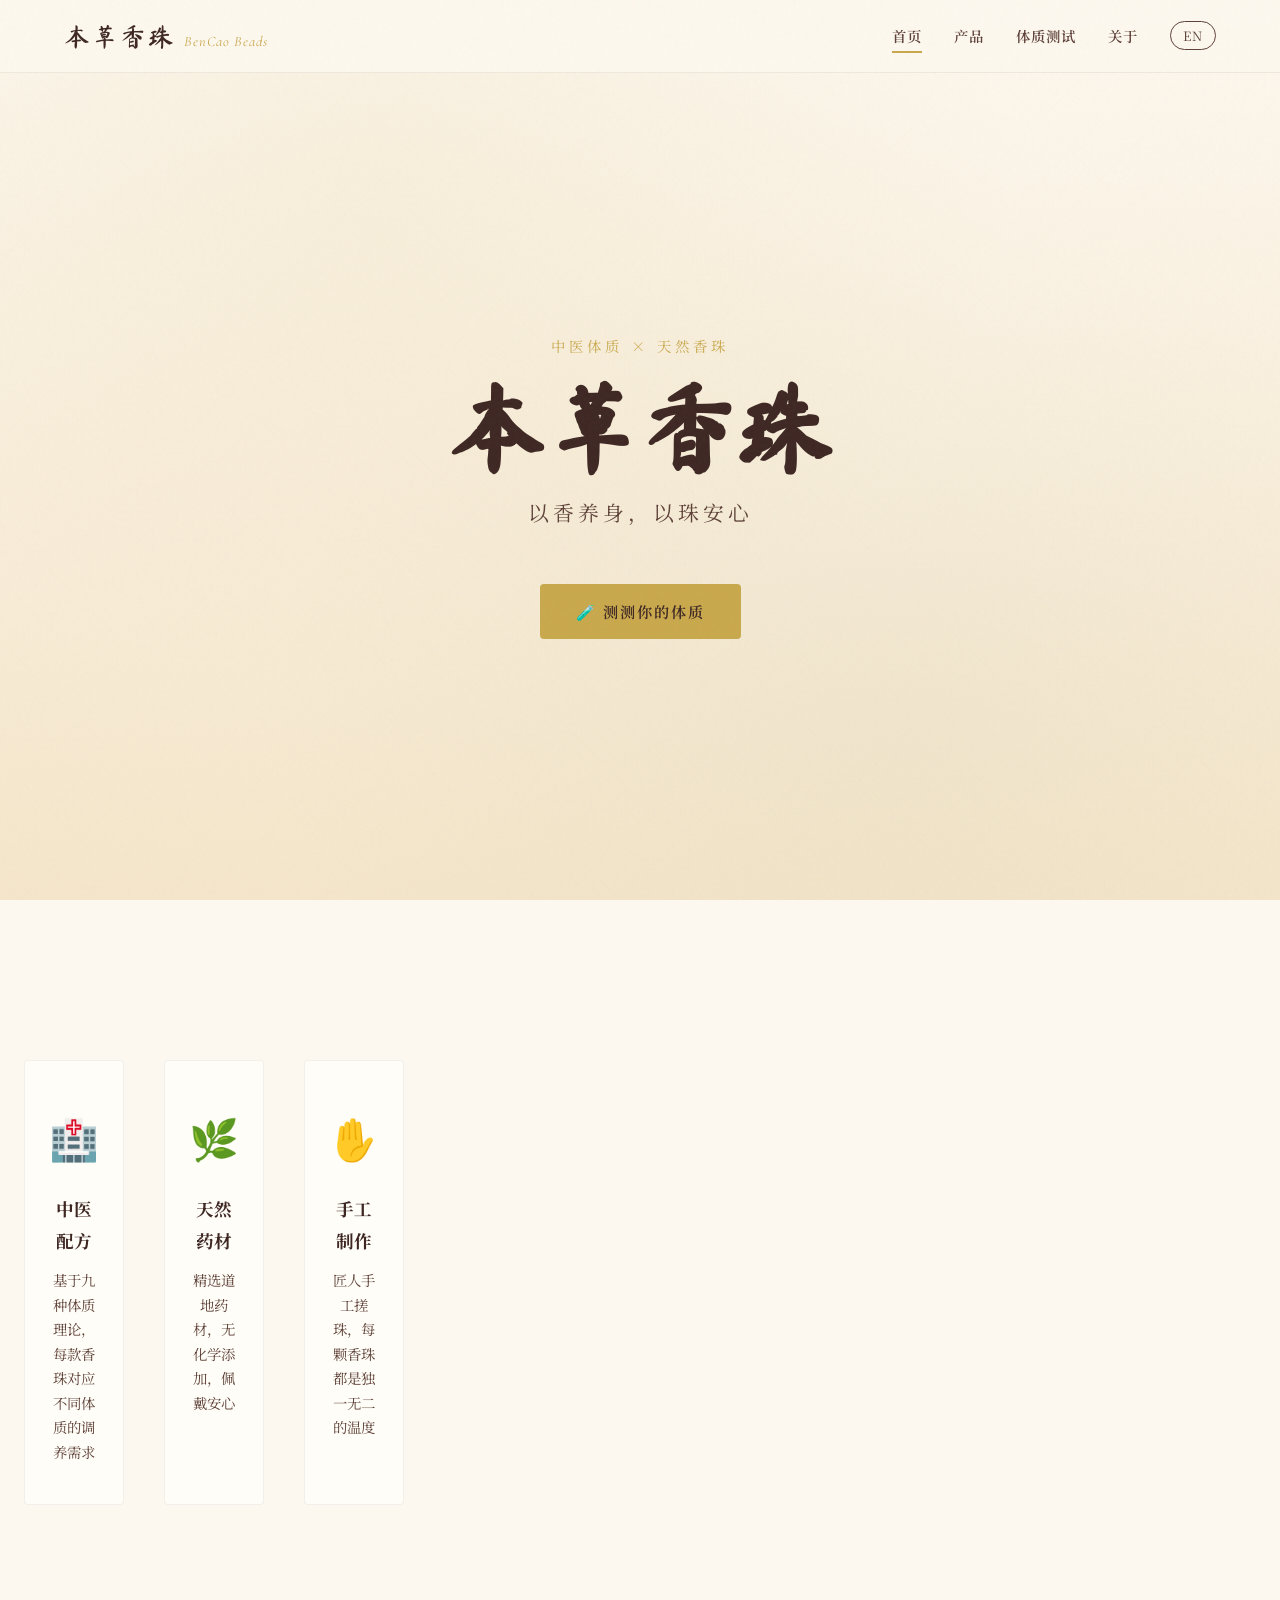
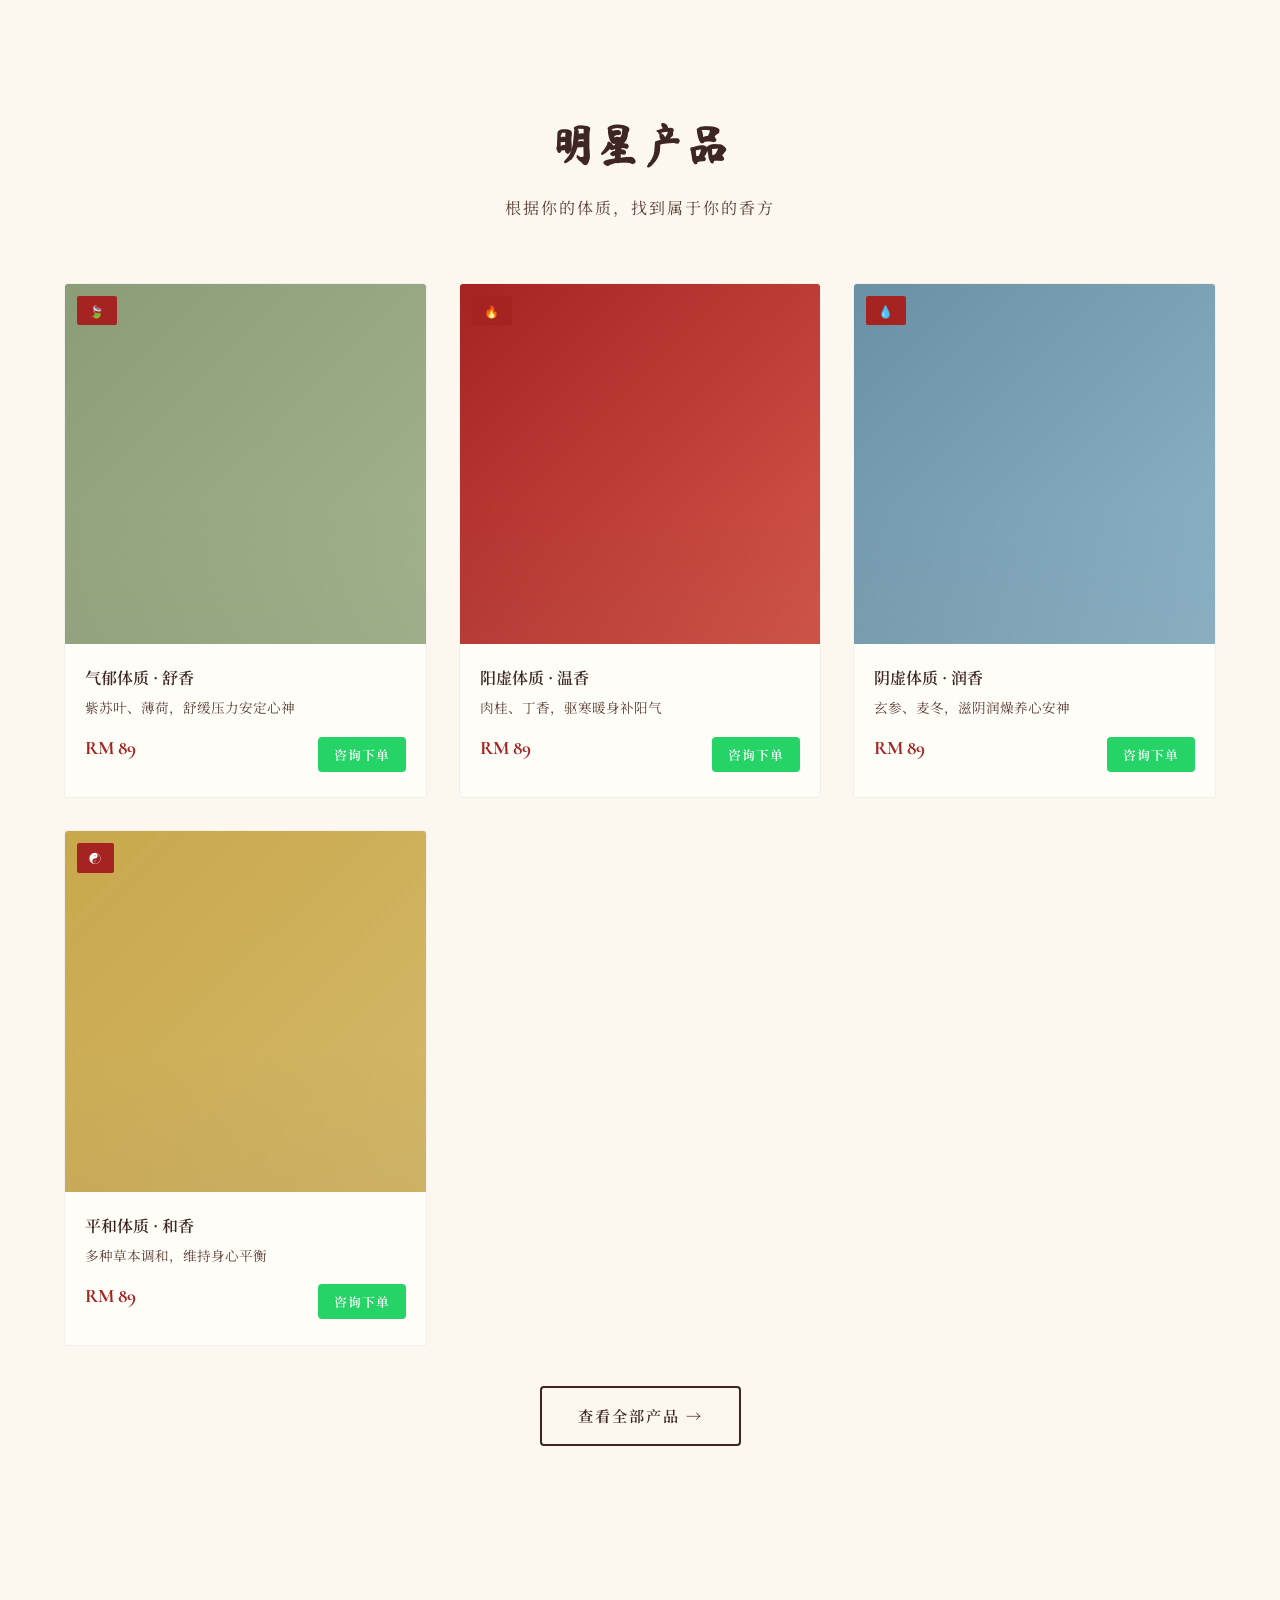
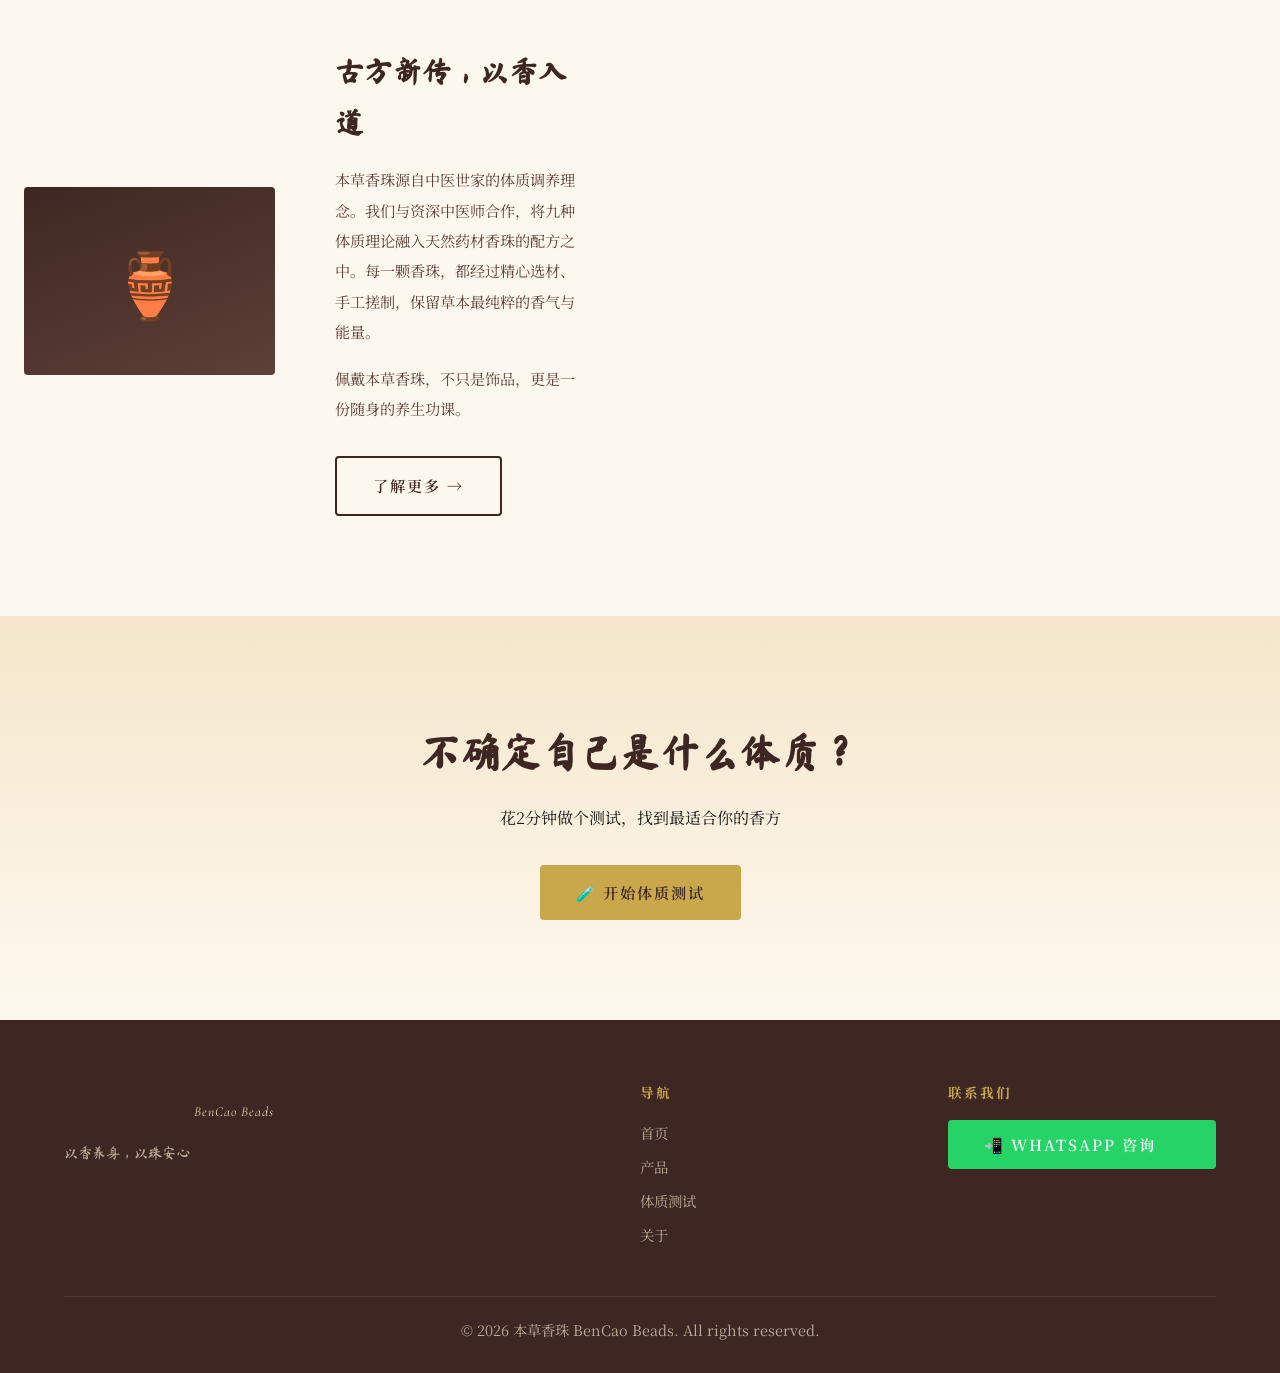
==== index.html @ 6e3483fe "feat: complete website - 4 pages, bilingual, TCM quiz" ====
<!DOCTYPE html>
<html lang="zh-CN">
<head>
  <meta charset="UTF-8">
  <meta name="viewport" content="width=device-width, initial-scale=1.0">
  <title>本草香珠 BenCao Beads — 以香养身，以珠安心</title>
  <meta name="description" content="本草香珠，中医体质配方香珠手串。天然药材，手工制作。Heal with Fragrance, Rest with Beads.">
  <link rel="stylesheet" href="css/style.css">
</head>
<body>

  <!-- Navigation -->
  <nav class="nav">
    <div class="nav-inner">
      <a href="index.html" class="nav-logo">
        <span class="logo-cn">本草香珠</span>
        <span class="logo-en">BenCao Beads</span>
      </a>
      <button class="nav-toggle" aria-label="Menu">
        <span></span><span></span><span></span>
      </button>
      <div class="nav-links">
        <a href="index.html" class="active"><span data-lang="cn">首页</span><span data-lang="en">Home</span></a>
        <a href="products.html"><span data-lang="cn">产品</span><span data-lang="en">Products</span></a>
        <a href="quiz.html"><span data-lang="cn">体质测试</span><span data-lang="en">Quiz</span></a>
        <a href="about.html"><span data-lang="cn">关于</span><span data-lang="en">About</span></a>
        <button class="lang-btn">EN</button>
      </div>
    </div>
  </nav>

  <!-- Hero -->
  <section class="hero">
    <div class="hero-bg"></div>
    <div class="hero-content">
      <p class="hero-sub" data-lang="cn">中医体质 × 天然香珠</p>
      <p class="hero-sub" data-lang="en">TCM Constitution × Natural Fragrant Beads</p>
      <h1 class="hero-title">
        <span data-lang="cn">本草香珠</span>
        <span data-lang="en">BenCao Beads</span>
      </h1>
      <p class="hero-tagline">
        <span data-lang="cn">以香养身，以珠安心</span>
        <span data-lang="en">Heal with Fragrance, Rest with Beads</span>
      </p>
      <a href="quiz.html" class="btn btn-gold hero-cta">
        <span data-lang="cn">🧪 测测你的体质</span>
        <span data-lang="en">🧪 Find Your Constitution</span>
      </a>
    </div>
  </section>

  <!-- Value Props -->
  <section class="section values reveal">
    <div class="container">
      <div class="values-grid">
        <div class="value-card">
          <div class="value-icon">🏥</div>
          <h3><span data-lang="cn">中医配方</span><span data-lang="en">TCM Formula</span></h3>
          <p><span data-lang="cn">基于九种体质理论，每款香珠对应不同体质的调养需求</span><span data-lang="en">Based on 9 constitution types, each bracelet targets specific body needs</span></p>
        </div>
        <div class="value-card">
          <div class="value-icon">🌿</div>
          <h3><span data-lang="cn">天然药材</span><span data-lang="en">Natural Herbs</span></h3>
          <p><span data-lang="cn">精选道地药材，无化学添加，佩戴安心</span><span data-lang="en">Premium authentic herbs, no chemicals, safe to wear daily</span></p>
        </div>
        <div class="value-card">
          <div class="value-icon">✋</div>
          <h3><span data-lang="cn">手工制作</span><span data-lang="en">Handcrafted</span></h3>
          <p><span data-lang="cn">匠人手工搓珠，每颗香珠都是独一无二的温度</span><span data-lang="en">Artisan hand-rolled beads, each one unique with warmth</span></p>
        </div>
      </div>
    </div>
  </section>

  <!-- Featured Products -->
  <section class="section featured reveal">
    <div class="container">
      <div class="section-header">
        <h2><span data-lang="cn">明星产品</span><span data-lang="en">Featured Products</span></h2>
        <p class="section-sub"><span data-lang="cn">根据你的体质，找到属于你的香方</span><span data-lang="en">Find the perfect scent formula for your constitution</span></p>
      </div>
      <div class="products-grid">

        <div class="product-card">
          <div class="product-img" style="background: linear-gradient(135deg, var(--sage) 0%, var(--sage-light) 100%);">
            <span class="product-badge">🍃</span>
          </div>
          <div class="product-info">
            <h3><span data-lang="cn">气郁体质 · 舒香</span><span data-lang="en">Qi Stagnation · Soothing</span></h3>
            <p class="product-desc"><span data-lang="cn">紫苏叶、薄荷，舒缓压力安定心神</span><span data-lang="en">Perilla & mint to relieve stress</span></p>
            <div class="product-bottom">
              <span class="product-price">RM 89</span>
              <button class="btn btn-sm btn-whatsapp" onclick="openWhatsApp('气郁体质 舒香手串')">
                <span data-lang="cn">咨询下单</span><span data-lang="en">Order</span>
              </button>
            </div>
          </div>
        </div>

        <div class="product-card">
          <div class="product-img" style="background: linear-gradient(135deg, var(--cinnabar) 0%, #D4564A 100%);">
            <span class="product-badge">🔥</span>
          </div>
          <div class="product-info">
            <h3><span data-lang="cn">阳虚体质 · 温香</span><span data-lang="en">Yang Deficiency · Warming</span></h3>
            <p class="product-desc"><span data-lang="cn">肉桂、丁香，驱寒暖身补阳气</span><span data-lang="en">Cinnamon & clove to warm the body</span></p>
            <div class="product-bottom">
              <span class="product-price">RM 89</span>
              <button class="btn btn-sm btn-whatsapp" onclick="openWhatsApp('阳虚体质 温香手串')">
                <span data-lang="cn">咨询下单</span><span data-lang="en">Order</span>
              </button>
            </div>
          </div>
        </div>

        <div class="product-card">
          <div class="product-img" style="background: linear-gradient(135deg, #6B8FA3 0%, #8FB5C9 100%);">
            <span class="product-badge">💧</span>
          </div>
          <div class="product-info">
            <h3><span data-lang="cn">阴虚体质 · 润香</span><span data-lang="en">Yin Deficiency · Nourishing</span></h3>
            <p class="product-desc"><span data-lang="cn">玄参、麦冬，滋阴润燥养心安神</span><span data-lang="en">Scrophularia & ophiopogon to nourish yin</span></p>
            <div class="product-bottom">
              <span class="product-price">RM 89</span>
              <button class="btn btn-sm btn-whatsapp" onclick="openWhatsApp('阴虚体质 润香手串')">
                <span data-lang="cn">咨询下单</span><span data-lang="en">Order</span>
              </button>
            </div>
          </div>
        </div>

        <div class="product-card">
          <div class="product-img" style="background: linear-gradient(135deg, var(--gold) 0%, var(--gold-light) 100%);">
            <span class="product-badge">☯️</span>
          </div>
          <div class="product-info">
            <h3><span data-lang="cn">平和体质 · 和香</span><span data-lang="en">Balanced · Harmony</span></h3>
            <p class="product-desc"><span data-lang="cn">多种草本调和，维持身心平衡</span><span data-lang="en">Blended herbs for mind-body balance</span></p>
            <div class="product-bottom">
              <span class="product-price">RM 89</span>
              <button class="btn btn-sm btn-whatsapp" onclick="openWhatsApp('平和体质 和香手串')">
                <span data-lang="cn">咨询下单</span><span data-lang="en">Order</span>
              </button>
            </div>
          </div>
        </div>

      </div>
      <div style="text-align:center;margin-top:40px;">
        <a href="products.html" class="btn btn-outline">
          <span data-lang="cn">查看全部产品 →</span><span data-lang="en">View All Products →</span>
        </a>
      </div>
    </div>
  </section>

  <!-- Brand Story -->
  <section class="section story reveal">
    <div class="container">
      <div class="story-grid">
        <div class="story-visual">
          <div class="story-img-placeholder" style="background: linear-gradient(160deg, var(--walnut) 0%, var(--walnut-light) 100%); border-radius: var(--radius); aspect-ratio: 4/3; display:flex; align-items:center; justify-content:center;">
            <span style="font-size:4rem;">🏺</span>
          </div>
        </div>
        <div class="story-text">
          <h2><span data-lang="cn">古方新传，以香入道</span><span data-lang="en">Ancient Wisdom, Modern Craft</span></h2>
          <p><span data-lang="cn">本草香珠源自中医世家的体质调养理念。我们与资深中医师合作，将九种体质理论融入天然药材香珠的配方之中。每一颗香珠，都经过精心选材、手工搓制，保留草本最纯粹的香气与能量。</span><span data-lang="en">BenCao Beads originates from a TCM family's philosophy of constitutional wellness. We collaborate with senior TCM practitioners to infuse the theory of nine body constitutions into our natural herbal bead formulas. Each bead is carefully selected and hand-rolled, preserving the purest herbal fragrance and energy.</span></p>
          <p><span data-lang="cn">佩戴本草香珠，不只是饰品，更是一份随身的养生功课。</span><span data-lang="en">Wearing BenCao Beads isn't just about accessories — it's a daily wellness practice you carry with you.</span></p>
          <a href="about.html" class="btn btn-outline" style="margin-top:16px;">
            <span data-lang="cn">了解更多 →</span><span data-lang="en">Learn More →</span>
          </a>
        </div>
      </div>
    </div>
  </section>

  <!-- CTA -->
  <section class="section cta-section reveal">
    <div class="container" style="text-align:center;">
      <h2><span data-lang="cn">不确定自己是什么体质？</span><span data-lang="en">Not Sure About Your Constitution?</span></h2>
      <p style="margin:16px 0 32px;"><span data-lang="cn">花2分钟做个测试，找到最适合你的香方</span><span data-lang="en">Take a 2-minute quiz to find your perfect scent formula</span></p>
      <a href="quiz.html" class="btn btn-gold">
        <span data-lang="cn">🧪 开始体质测试</span><span data-lang="en">🧪 Start the Quiz</span>
      </a>
    </div>
  </section>

  <!-- Footer -->
  <footer class="footer">
    <div class="container">
      <div class="footer-grid">
        <div class="footer-brand">
          <div class="footer-logo">
            <span class="logo-cn">本草香珠</span>
            <span class="logo-en">BenCao Beads</span>
          </div>
          <p class="footer-tagline"><span data-lang="cn">以香养身，以珠安心</span><span data-lang="en">Heal with Fragrance, Rest with Beads</span></p>
        </div>
        <div class="footer-links">
          <h4><span data-lang="cn">导航</span><span data-lang="en">Navigate</span></h4>
          <a href="index.html"><span data-lang="cn">首页</span><span data-lang="en">Home</span></a>
          <a href="products.html"><span data-lang="cn">产品</span><span data-lang="en">Products</span></a>
          <a href="quiz.html"><span data-lang="cn">体质测试</span><span data-lang="en">Quiz</span></a>
          <a href="about.html"><span data-lang="cn">关于</span><span data-lang="en">About</span></a>
        </div>
        <div class="footer-contact">
          <h4><span data-lang="cn">联系我们</span><span data-lang="en">Contact Us</span></h4>
          <button class="btn btn-whatsapp" onclick="openWhatsApp()">
            <span data-lang="cn">📲 WhatsApp 咨询</span><span data-lang="en">📲 WhatsApp Us</span>
          </button>
        </div>
      </div>
      <div class="footer-bottom">
        <p>© 2026 本草香珠 BenCao Beads. All rights reserved.</p>
      </div>
    </div>
  </footer>

  <script src="js/i18n.js"></script>
  <script src="js/main.js"></script>
</body>
</html>
---- css/style.css ----
/* ===== BenCao Beads — Eastern Apothecary Luxury ===== */
@import url('https://fonts.googleapis.com/css2?family=Cormorant+Garamond:ital,wght@0,400;0,600;0,700;1,400&family=Noto+Serif+SC:wght@400;600;700&family=Ma+Shan+Zheng&display=swap');

:root {
  --walnut: #3E2723;
  --walnut-light: #5D4037;
  --parchment: #F5E6CA;
  --parchment-dark: #E8D5B0;
  --gold: #C9A84C;
  --gold-light: #D4B96A;
  --sage: #8B9D77;
  --sage-light: #A3B58F;
  --cinnabar: #A52422;
  --cinnabar-light: #C03030;
  --ink: #1A1A1A;
  --ink-light: #333;
  --cream: #FDF8EF;
  --white: #FFFDF7;

  --font-cn: 'Noto Serif SC', 'Songti SC', serif;
  --font-en: 'Cormorant Garamond', 'Georgia', serif;
  --font-brush: 'Ma Shan Zheng', cursive;

  --container: 1200px;
  --radius: 4px;
  --shadow: 0 2px 20px rgba(62,39,35,0.08);
  --shadow-lg: 0 8px 40px rgba(62,39,35,0.12);
  --transition: 0.3s cubic-bezier(0.4, 0, 0.2, 1);
}

/* ===== Reset ===== */
*, *::before, *::after { box-sizing: border-box; margin: 0; padding: 0; }
html { scroll-behavior: smooth; font-size: 16px; }
body {
  font-family: var(--font-cn);
  color: var(--ink);
  background: var(--cream);
  line-height: 1.8;
  overflow-x: hidden;
  -webkit-font-smoothing: antialiased;
}
img { max-width: 100%; height: auto; display: block; }
a { color: var(--walnut); text-decoration: none; transition: color var(--transition); }
a:hover { color: var(--gold); }
button { cursor: pointer; font-family: inherit; }

/* ===== Texture Overlay ===== */
body::before {
  content: '';
  position: fixed;
  inset: 0;
  background: url("data:image/svg+xml,%3Csvg viewBox='0 0 256 256' xmlns='http://www.w3.org/2000/svg'%3E%3Cfilter id='n'%3E%3CfeTurbulence type='fractalNoise' baseFrequency='0.9' numOctaves='4' stitchTiles='stitch'/%3E%3C/filter%3E%3Crect width='100%25' height='100%25' filter='url(%23n)' opacity='0.03'/%3E%3C/svg%3E");
  pointer-events: none;
  z-index: 9999;
}

/* ===== Container ===== */
.container { max-width: var(--container); margin: 0 auto; padding: 0 24px; }

/* ===== Language Toggle ===== */
[data-lang="en"] { display: none; }
body.lang-en [data-lang="cn"] { display: none; }
body.lang-en [data-lang="en"] { display: inline; }
body.lang-en [data-lang-block="cn"] { display: none; }
body.lang-en [data-lang-block="en"] { display: block; }
[data-lang-block="en"] { display: none; }
[data-lang-block="cn"] { display: block; }

/* ===== Navigation ===== */
.nav {
  position: fixed;
  top: 0;
  left: 0;
  right: 0;
  z-index: 1000;
  background: rgba(253, 248, 239, 0.95);
  backdrop-filter: blur(12px);
  border-bottom: 1px solid rgba(62,39,35,0.08);
  transition: all var(--transition);
}
.nav.scrolled {
  background: rgba(253, 248, 239, 0.98);
  box-shadow: 0 2px 20px rgba(62,39,35,0.06);
}
.nav-inner {
  display: flex;
  align-items: center;
  justify-content: space-between;
  height: 72px;
  max-width: var(--container);
  margin: 0 auto;
  padding: 0 24px;
}
.nav-brand {
  font-family: var(--font-brush);
  font-size: 1.6rem;
  color: var(--walnut);
  letter-spacing: 2px;
}
.nav-brand span { color: var(--gold); }
.nav-links { display: flex; gap: 32px; align-items: center; }
.nav-links a {
  font-size: 0.9rem;
  font-weight: 600;
  color: var(--walnut-light);
  letter-spacing: 1px;
  position: relative;
  padding: 4px 0;
}
.nav-links a::after {
  content: '';
  position: absolute;
  bottom: 0;
  left: 0;
  width: 0;
  height: 2px;
  background: var(--gold);
  transition: width var(--transition);
}
.nav-links a:hover::after,
.nav-links a.active::after { width: 100%; }
.nav-links a:hover { color: var(--walnut); }

.lang-btn {
  background: none;
  border: 1px solid var(--walnut-light);
  padding: 4px 12px;
  font-size: 0.8rem;
  color: var(--walnut-light);
  border-radius: 20px;
  transition: all var(--transition);
  letter-spacing: 1px;
}
.lang-btn:hover {
  background: var(--walnut);
  color: var(--parchment);
  border-color: var(--walnut);
}

/* Mobile menu */
.nav-toggle {
  display: none;
  background: none;
  border: none;
  width: 28px;
  height: 20px;
  position: relative;
  z-index: 1001;
}
.nav-toggle span {
  display: block;
  width: 100%;
  height: 2px;
  background: var(--walnut);
  position: absolute;
  left: 0;
  transition: all var(--transition);
}
.nav-toggle span:nth-child(1) { top: 0; }
.nav-toggle span:nth-child(2) { top: 9px; }
.nav-toggle span:nth-child(3) { top: 18px; }
.nav-toggle.open span:nth-child(1) { top: 9px; transform: rotate(45deg); }
.nav-toggle.open span:nth-child(2) { opacity: 0; }
.nav-toggle.open span:nth-child(3) { top: 9px; transform: rotate(-45deg); }

@media (max-width: 768px) {
  .nav-toggle { display: block; }
  .nav-links {
    position: fixed;
    top: 0;
    right: -100%;
    width: 280px;
    height: 100vh;
    background: var(--cream);
    flex-direction: column;
    justify-content: center;
    gap: 24px;
    padding: 40px;
    transition: right var(--transition);
    box-shadow: -4px 0 30px rgba(0,0,0,0.1);
  }
  .nav-links.open { right: 0; }
  .nav-links a { font-size: 1.1rem; }
}

/* ===== Hero ===== */
.hero {
  min-height: 100vh;
  display: flex;
  align-items: center;
  justify-content: center;
  text-align: center;
  position: relative;
  background:
    radial-gradient(ellipse at 30% 20%, rgba(201,168,76,0.08) 0%, transparent 50%),
    radial-gradient(ellipse at 70% 80%, rgba(139,157,119,0.06) 0%, transparent 50%),
    linear-gradient(180deg, var(--cream) 0%, var(--parchment) 100%);
  overflow: hidden;
  padding-top: 72px;
}
.hero::before {
  content: '';
  position: absolute;
  top: -50%;
  left: -50%;
  width: 200%;
  height: 200%;
  background: url("data:image/svg+xml,%3Csvg width='60' height='60' viewBox='0 0 60 60' xmlns='http://www.w3.org/2000/svg'%3E%3Cpath d='M30 0L60 30L30 60L0 30z' fill='none' stroke='%23C9A84C' stroke-width='0.3' opacity='0.06'/%3E%3C/svg%3E");
  animation: float 60s linear infinite;
}
@keyframes float {
  0% { transform: translate(0, 0) rotate(0deg); }
  100% { transform: translate(-30px, -30px) rotate(3deg); }
}
.hero-content {
  position: relative;
  z-index: 1;
  padding: 40px 24px;
}
.hero-brand {
  font-family: var(--font-brush);
  font-size: clamp(3rem, 8vw, 6rem);
  color: var(--walnut);
  line-height: 1.2;
  margin-bottom: 8px;
  opacity: 0;
  animation: fadeUp 1s 0.2s forwards;
}
.hero-tagline {
  font-size: clamp(1rem, 2.5vw, 1.3rem);
  color: var(--walnut-light);
  margin-bottom: 40px;
  letter-spacing: 4px;
  opacity: 0;
  animation: fadeUp 1s 0.5s forwards;
}
.hero-tagline-en {
  font-family: var(--font-en);
  font-style: italic;
  font-size: clamp(0.9rem, 2vw, 1.1rem);
  color: var(--gold);
  margin-top: -32px;
  margin-bottom: 40px;
  letter-spacing: 2px;
  opacity: 0;
  animation: fadeUp 1s 0.7s forwards;
}
.hero-divider {
  width: 60px;
  height: 2px;
  background: var(--gold);
  margin: 0 auto 32px;
  opacity: 0;
  animation: fadeUp 1s 0.6s forwards;
}

@keyframes fadeUp {
  from { opacity: 0; transform: translateY(20px); }
  to { opacity: 1; transform: translateY(0); }
}

/* ===== Buttons ===== */
.btn {
  display: inline-flex;
  align-items: center;
  gap: 8px;
  padding: 14px 36px;
  font-size: 0.95rem;
  font-weight: 600;
  letter-spacing: 2px;
  border: none;
  border-radius: var(--radius);
  transition: all var(--transition);
  text-transform: uppercase;
}
.btn-primary {
  background: var(--walnut);
  color: var(--parchment);
}
.btn-primary:hover {
  background: var(--ink);
  color: var(--gold);
  transform: translateY(-2px);
  box-shadow: var(--shadow-lg);
}
.btn-gold {
  background: var(--gold);
  color: var(--walnut);
}
.btn-gold:hover {
  background: var(--gold-light);
  transform: translateY(-2px);
  box-shadow: var(--shadow-lg);
}
.btn-outline {
  background: transparent;
  color: var(--walnut);
  border: 2px solid var(--walnut);
}
.btn-outline:hover {
  background: var(--walnut);
  color: var(--parchment);
}
.btn-whatsapp {
  background: #25D366;
  color: #fff;
}
.btn-whatsapp:hover {
  background: #1da851;
  transform: translateY(-2px);
}

.hero .btn {
  opacity: 0;
  animation: fadeUp 1s 0.9s forwards;
}

/* ===== Sections ===== */
.section {
  padding: 100px 0;
}
.section-dark {
  background: var(--walnut);
  color: var(--parchment);
}
.section-parchment {
  background: var(--parchment);
}
.section-title {
  font-family: var(--font-brush);
  font-size: clamp(2rem, 4vw, 2.8rem);
  color: var(--walnut);
  text-align: center;
  margin-bottom: 8px;
}
.section-dark .section-title { color: var(--gold); }
.section-subtitle {
  font-family: var(--font-en);
  font-style: italic;
  font-size: 1rem;
  color: var(--gold);
  text-align: center;
  letter-spacing: 3px;
  margin-bottom: 60px;
}
.section-dark .section-subtitle { color: var(--parchment-dark); }
.section-divider {
  width: 40px;
  height: 2px;
  background: var(--gold);
  margin: 16px auto 40px;
}

/* ===== Value Props ===== */
.values {
  display: grid;
  grid-template-columns: repeat(3, 1fr);
  gap: 40px;
  margin-top: 60px;
}
.value-card {
  text-align: center;
  padding: 40px 24px;
  border: 1px solid rgba(62,39,35,0.06);
  background: var(--white);
  border-radius: var(--radius);
  transition: all var(--transition);
}
.value-card:hover {
  transform: translateY(-4px);
  box-shadow: var(--shadow-lg);
  border-color: var(--gold);
}
.value-icon {
  font-size: 2.5rem;
  margin-bottom: 20px;
}
.value-card h3 {
  font-size: 1.1rem;
  margin-bottom: 12px;
  color: var(--walnut);
}
.value-card p {
  font-size: 0.9rem;
  color: var(--walnut-light);
  line-height: 1.7;
}

@media (max-width: 768px) {
  .values { grid-template-columns: 1fr; gap: 20px; }
}

/* ===== Product Cards ===== */
.products-grid {
  display: grid;
  grid-template-columns: repeat(auto-fill, minmax(280px, 1fr));
  gap: 32px;
}
.product-card {
  background: var(--white);
  border: 1px solid rgba(62,39,35,0.06);
  border-radius: var(--radius);
  overflow: hidden;
  transition: all var(--transition);
  position: relative;
}
.product-card:hover {
  transform: translateY(-4px);
  box-shadow: var(--shadow-lg);
}
.product-img {
  width: 100%;
  aspect-ratio: 1;
  background: linear-gradient(135deg, var(--parchment) 0%, var(--parchment-dark) 100%);
  display: flex;
  align-items: center;
  justify-content: center;
  font-size: 3rem;
  position: relative;
  overflow: hidden;
}
.product-img::after {
  content: '';
  position: absolute;
  inset: 0;
  background: linear-gradient(180deg, transparent 60%, rgba(62,39,35,0.05) 100%);
}
.product-badge {
  position: absolute;
  top: 12px;
  left: 12px;
  background: var(--cinnabar);
  color: #fff;
  font-size: 0.75rem;
  padding: 4px 12px;
  border-radius: 2px;
  letter-spacing: 1px;
  z-index: 1;
}
.product-info {
  padding: 20px;
}
.product-name {
  font-size: 1rem;
  font-weight: 600;
  color: var(--walnut);
  margin-bottom: 4px;
}
.product-desc {
  font-size: 0.85rem;
  color: var(--walnut-light);
  margin-bottom: 12px;
  line-height: 1.6;
}
.product-price {
  font-family: var(--font-en);
  font-size: 1.2rem;
  font-weight: 700;
  color: var(--cinnabar);
  margin-bottom: 12px;
}
.product-price small {
  font-size: 0.75rem;
  color: var(--walnut-light);
  font-weight: 400;
}
.product-order {
  display: block;
  width: 100%;
  text-align: center;
  padding: 10px;
  background: var(--walnut);
  color: var(--parchment);
  font-size: 0.85rem;
  letter-spacing: 1px;
  border: none;
  transition: all var(--transition);
}
.product-order:hover {
  background: var(--ink);
  color: var(--gold);
}

/* ===== Category Tabs ===== */
.category-tabs {
  display: flex;
  justify-content: center;
  gap: 16px;
  margin-bottom: 48px;
  flex-wrap: wrap;
}
.cat-tab {
  padding: 10px 24px;
  background: transparent;
  border: 1px solid var(--walnut-light);
  color: var(--walnut-light);
  font-size: 0.85rem;
  letter-spacing: 1px;
  border-radius: 2px;
  transition: all var(--transition);
}
.cat-tab:hover, .cat-tab.active {
  background: var(--walnut);
  color: var(--parchment);
  border-color: var(--walnut);
}

/* ===== Quiz ===== */
.quiz-container {
  max-width: 700px;
  margin: 0 auto;
  padding-top: 100px;
}
.quiz-progress {
  width: 100%;
  height: 3px;
  background: var(--parchment-dark);
  border-radius: 2px;
  margin-bottom: 48px;
  overflow: hidden;
}
.quiz-progress-bar {
  height: 100%;
  background: var(--gold);
  transition: width 0.5s ease;
  border-radius: 2px;
}
.quiz-question {
  text-align: center;
  animation: fadeUp 0.5s forwards;
}
.quiz-question h2 {
  font-family: var(--font-brush);
  font-size: 1.8rem;
  color: var(--walnut);
  margin-bottom: 8px;
}
.quiz-question p {
  font-size: 0.95rem;
  color: var(--walnut-light);
  margin-bottom: 36px;
}
.quiz-options {
  display: flex;
  flex-direction: column;
  gap: 12px;
}
.quiz-option {
  padding: 16px 24px;
  background: var(--white);
  border: 2px solid rgba(62,39,35,0.08);
  border-radius: var(--radius);
  text-align: left;
  font-size: 0.95rem;
  color: var(--walnut);
  transition: all var(--transition);
  line-height: 1.6;
}
.quiz-option:hover {
  border-color: var(--gold);
  background: rgba(201,168,76,0.05);
  transform: translateX(4px);
}
.quiz-option.selected {
  border-color: var(--walnut);
  background: rgba(62,39,35,0.04);
}

/* Quiz Result */
.quiz-result {
  text-align: center;
  animation: fadeUp 0.6s forwards;
}
.quiz-result-type {
  font-family: var(--font-brush);
  font-size: clamp(2.5rem, 5vw, 3.5rem);
  color: var(--walnut);
  margin-bottom: 8px;
}
.quiz-result-scent {
  font-size: 1.2rem;
  color: var(--gold);
  letter-spacing: 3px;
  margin-bottom: 24px;
}
.quiz-result-desc {
  font-size: 1rem;
  color: var(--walnut-light);
  max-width: 500px;
  margin: 0 auto 40px;
  line-height: 1.8;
}
.quiz-result-card {
  background: var(--white);
  border: 1px solid rgba(201,168,76,0.3);
  border-radius: var(--radius);
  padding: 40px;
  margin-bottom: 32px;
}
.quiz-result-card .product-img {
  width: 200px;
  height: 200px;
  border-radius: 50%;
  margin: 0 auto 24px;
}

/* ===== Brand Story ===== */
.story {
  display: grid;
  grid-template-columns: 1fr 1fr;
  gap: 60px;
  align-items: center;
}
.story-text h3 {
  font-family: var(--font-brush);
  font-size: 1.8rem;
  color: var(--walnut);
  margin-bottom: 16px;
}
.story-text p {
  font-size: 0.95rem;
  color: var(--walnut-light);
  line-height: 2;
  margin-bottom: 16px;
}
.story-image {
  aspect-ratio: 4/5;
  background: linear-gradient(135deg, var(--parchment) 0%, var(--parchment-dark) 50%, var(--sage) 100%);
  border-radius: var(--radius);
  display: flex;
  align-items: center;
  justify-content: center;
  font-size: 4rem;
  position: relative;
  overflow: hidden;
}
.story-image::before {
  content: '';
  position: absolute;
  inset: 8px;
  border: 1px solid var(--gold);
  border-radius: var(--radius);
  opacity: 0.3;
}

@media (max-width: 768px) {
  .story { grid-template-columns: 1fr; gap: 32px; }
}

/* ===== Constitution Grid ===== */
.constitution-grid {
  display: grid;
  grid-template-columns: repeat(3, 1fr);
  gap: 24px;
}
.constitution-card {
  background: var(--white);
  border: 1px solid rgba(62,39,35,0.06);
  border-radius: var(--radius);
  padding: 28px;
  text-align: center;
  transition: all var(--transition);
}
.constitution-card:hover {
  transform: translateY(-4px);
  box-shadow: var(--shadow);
  border-color: var(--gold);
}
.constitution-card .emoji { font-size: 2rem; margin-bottom: 12px; }
.constitution-card h4 {
  font-size: 1rem;
  color: var(--walnut);
  margin-bottom: 4px;
}
.constitution-card .scent {
  font-size: 0.85rem;
  color: var(--gold);
  letter-spacing: 1px;
}
.constitution-card p {
  font-size: 0.85rem;
  color: var(--walnut-light);
  margin-top: 8px;
  line-height: 1.6;
}

@media (max-width: 768px) {
  .constitution-grid { grid-template-columns: 1fr; }
}

/* ===== Footer ===== */
.footer {
  background: var(--walnut);
  color: var(--parchment);
  padding: 60px 0 30px;
}
.footer-inner {
  display: grid;
  grid-template-columns: 2fr 1fr 1fr;
  gap: 40px;
  margin-bottom: 40px;
}
.footer-brand {
  font-family: var(--font-brush);
  font-size: 1.8rem;
  color: var(--gold);
  margin-bottom: 12px;
}
.footer p {
  font-size: 0.9rem;
  color: rgba(245,230,202,0.7);
  line-height: 1.8;
}
.footer h4 {
  font-size: 0.85rem;
  letter-spacing: 2px;
  color: var(--gold);
  margin-bottom: 16px;
  text-transform: uppercase;
}
.footer-links a {
  display: block;
  font-size: 0.9rem;
  color: rgba(245,230,202,0.7);
  margin-bottom: 8px;
}
.footer-links a:hover { color: var(--gold); }
.footer-bottom {
  border-top: 1px solid rgba(245,230,202,0.1);
  padding-top: 20px;
  text-align: center;
  font-size: 0.8rem;
  color: rgba(245,230,202,0.4);
}

@media (max-width: 768px) {
  .footer-inner { grid-template-columns: 1fr; gap: 32px; }
}

/* ===== WhatsApp Float ===== */
.wa-float {
  position: fixed;
  bottom: 24px;
  right: 24px;
  width: 56px;
  height: 56px;
  background: #25D366;
  border-radius: 50%;
  display: flex;
  align-items: center;
  justify-content: center;
  box-shadow: 0 4px 20px rgba(37,211,102,0.4);
  z-index: 999;
  transition: all var(--transition);
}
.wa-float:hover {
  transform: scale(1.1);
  box-shadow: 0 6px 30px rgba(37,211,102,0.5);
}
.wa-float svg { width: 28px; height: 28px; fill: #fff; }

/* ===== Scroll Animations ===== */
.reveal {
  opacity: 0;
  transform: translateY(30px);
  transition: all 0.8s cubic-bezier(0.4, 0, 0.2, 1);
}
.reveal.visible {
  opacity: 1;
  transform: translateY(0);
}

/* ===== About Page ===== */
.about-hero {
  padding: 140px 0 80px;
  text-align: center;
  background: linear-gradient(180deg, var(--cream) 0%, var(--parchment) 100%);
}
.about-hero h1 {
  font-family: var(--font-brush);
  font-size: clamp(2.5rem, 5vw, 4rem);
  color: var(--walnut);
  margin-bottom: 16px;
}

/* ===== Page Header ===== */
.page-header {
  padding: 120px 0 60px;
  text-align: center;
  background: linear-gradient(180deg, var(--cream) 0%, var(--parchment) 100%);
}
.page-header h1 {
  font-family: var(--font-brush);
  font-size: clamp(2rem, 4vw, 3rem);
  color: var(--walnut);
  margin-bottom: 8px;
}
.page-header p {
  font-size: 1rem;
  color: var(--walnut-light);
  letter-spacing: 2px;
}

/* ===== Nav Logo ===== */
.nav-logo {
  display: flex;
  align-items: baseline;
  gap: 8px;
  font-family: var(--font-brush);
  font-size: 1.6rem;
  color: var(--walnut);
  letter-spacing: 2px;
}
.logo-cn { color: var(--walnut); }
.logo-en {
  font-family: var(--font-en);
  font-size: 0.9rem;
  color: var(--gold);
  font-style: italic;
  letter-spacing: 1px;
}

/* ===== Hero Extras ===== */
.hero-bg {
  position: absolute;
  inset: 0;
  z-index: 0;
}
.hero-title {
  font-family: var(--font-brush);
  font-size: clamp(3rem, 8vw, 6rem);
  color: var(--walnut);
  line-height: 1.2;
  margin-bottom: 8px;
  opacity: 0;
  animation: fadeUp 1s 0.2s forwards;
}
.hero-sub {
  font-size: 0.9rem;
  color: var(--gold);
  letter-spacing: 4px;
  text-transform: uppercase;
  margin-bottom: 12px;
  opacity: 0;
  animation: fadeUp 1s 0.1s forwards;
}
.hero-cta {
  margin-top: 12px;
}

/* ===== Section Header ===== */
.section-header {
  text-align: center;
  margin-bottom: 60px;
}
.section-header h1,
.section-header h2 {
  font-family: var(--font-brush);
  font-size: clamp(2rem, 4vw, 2.8rem);
  color: var(--walnut);
  margin-bottom: 8px;
}
.section-sub {
  font-size: 1rem;
  color: var(--walnut-light);
  letter-spacing: 2px;
}

/* ===== Values Grid ===== */
.values-grid {
  display: grid;
  grid-template-columns: repeat(3, 1fr);
  gap: 40px;
}
@media (max-width: 768px) {
  .values-grid { grid-template-columns: 1fr; gap: 20px; }
}

/* ===== Product Bottom ===== */
.product-bottom {
  display: flex;
  align-items: center;
  justify-content: space-between;
  margin-top: 12px;
}
.btn-sm {
  padding: 8px 16px;
  font-size: 0.8rem;
  letter-spacing: 1px;
}
.product-info h3 {
  font-size: 1rem;
  font-weight: 600;
  color: var(--walnut);
  margin-bottom: 4px;
}

/* ===== Story Grid ===== */
.story-grid {
  display: grid;
  grid-template-columns: 1fr 1fr;
  gap: 60px;
  align-items: center;
}
.story-visual {
  position: relative;
}
.story-text h2 {
  font-family: var(--font-brush);
  font-size: 1.8rem;
  color: var(--walnut);
  margin-bottom: 16px;
}
.story-text p {
  font-size: 0.95rem;
  color: var(--walnut-light);
  line-height: 2;
  margin-bottom: 16px;
}
@media (max-width: 768px) {
  .story-grid { grid-template-columns: 1fr; gap: 32px; }
}

/* ===== CTA Section ===== */
.cta-section {
  background: linear-gradient(180deg, var(--parchment) 0%, var(--cream) 100%);
}
.cta-section h2 {
  font-family: var(--font-brush);
  font-size: clamp(1.8rem, 4vw, 2.5rem);
  color: var(--walnut);
}

/* ===== Page Hero (inner pages) ===== */
.page-hero {
  padding: 140px 0 80px;
  text-align: center;
  background: linear-gradient(180deg, var(--cream) 0%, var(--parchment) 100%);
}
.page-hero h1 {
  font-family: var(--font-brush);
  font-size: clamp(2.5rem, 5vw, 4rem);
  color: var(--walnut);
  margin-bottom: 16px;
}
.page-hero p {
  font-size: 1rem;
  color: var(--walnut-light);
  letter-spacing: 2px;
}

/* ===== Category Tabs (updated) ===== */
.tab-btn {
  padding: 10px 24px;
  background: transparent;
  border: 1px solid var(--walnut-light);
  color: var(--walnut-light);
  font-size: 0.85rem;
  font-family: inherit;
  letter-spacing: 1px;
  border-radius: 2px;
  transition: all var(--transition);
}
.tab-btn:hover, .tab-btn.active {
  background: var(--walnut);
  color: var(--parchment);
  border-color: var(--walnut);
}

/* ===== Category Intro ===== */
.category-intro {
  text-align: center;
  margin-bottom: 40px;
}
.category-intro h2 {
  font-family: var(--font-brush);
  font-size: clamp(1.6rem, 3vw, 2rem);
  color: var(--walnut);
  margin-bottom: 8px;
}
.category-intro p {
  font-size: 0.9rem;
  color: var(--walnut-light);
}

/* ===== Product Category ===== */
.product-category { margin-bottom: 40px; }

/* ===== Footer Grid ===== */
.footer-grid {
  display: grid;
  grid-template-columns: 2fr 1fr 1fr;
  gap: 40px;
  margin-bottom: 40px;
}
.footer-logo {
  font-family: var(--font-brush);
  font-size: 1.8rem;
  color: var(--gold);
  margin-bottom: 8px;
}
.footer-logo .logo-en {
  font-size: 0.85rem;
  color: var(--parchment-dark);
  margin-left: 8px;
}
.footer-tagline {
  font-size: 0.9rem;
  color: rgba(245,230,202,0.7);
}
.footer-contact {
  display: flex;
  flex-direction: column;
}
@media (max-width: 768px) {
  .footer-grid { grid-template-columns: 1fr; gap: 32px; }
}

/* ===== About Story ===== */
.about-story h2 {
  font-family: var(--font-brush);
  font-size: clamp(1.8rem, 4vw, 2.5rem);
  color: var(--walnut);
  margin-bottom: 16px;
}
.about-story p {
  font-size: 0.95rem;
  color: var(--walnut-light);
  line-height: 2;
  margin-bottom: 16px;
}

/* ===== Constitution Grid Extras ===== */
.constitution-icon {
  font-size: 2rem;
  margin-bottom: 12px;
}
.constitution-scent {
  display: inline-block;
  font-size: 0.85rem;
  color: var(--gold);
  letter-spacing: 1px;
  margin-top: 8px;
}
.constitution-card h3 {
  font-size: 1rem;
  color: var(--walnut);
  margin-bottom: 4px;
}

/* ===== Quality Grid ===== */
.quality-grid {
  display: grid;
  grid-template-columns: repeat(2, 1fr);
  gap: 32px;
  margin-top: 40px;
}
.quality-item {
  text-align: center;
  padding: 32px 24px;
  background: var(--white);
  border: 1px solid rgba(62,39,35,0.06);
  border-radius: var(--radius);
  transition: all var(--transition);
}
.quality-item:hover {
  transform: translateY(-4px);
  box-shadow: var(--shadow);
}
.quality-icon {
  font-size: 2rem;
  margin-bottom: 16px;
}
.quality-item h3 {
  font-size: 1rem;
  color: var(--walnut);
  margin-bottom: 8px;
}
.quality-item p {
  font-size: 0.9rem;
  color: var(--walnut-light);
  line-height: 1.7;
}
@media (max-width: 768px) {
  .quality-grid { grid-template-columns: 1fr; }
}

/* ===== Quiz Section ===== */
.quiz-section h2 {
  font-family: var(--font-brush);
}

/* ===== Utilities ===== */
.text-center { text-align: center; }
.mt-40 { margin-top: 40px; }
.mb-20 { margin-bottom: 20px; }
.gap-16 { gap: 16px; }
.flex-center { display: flex; align-items: center; justify-content: center; }
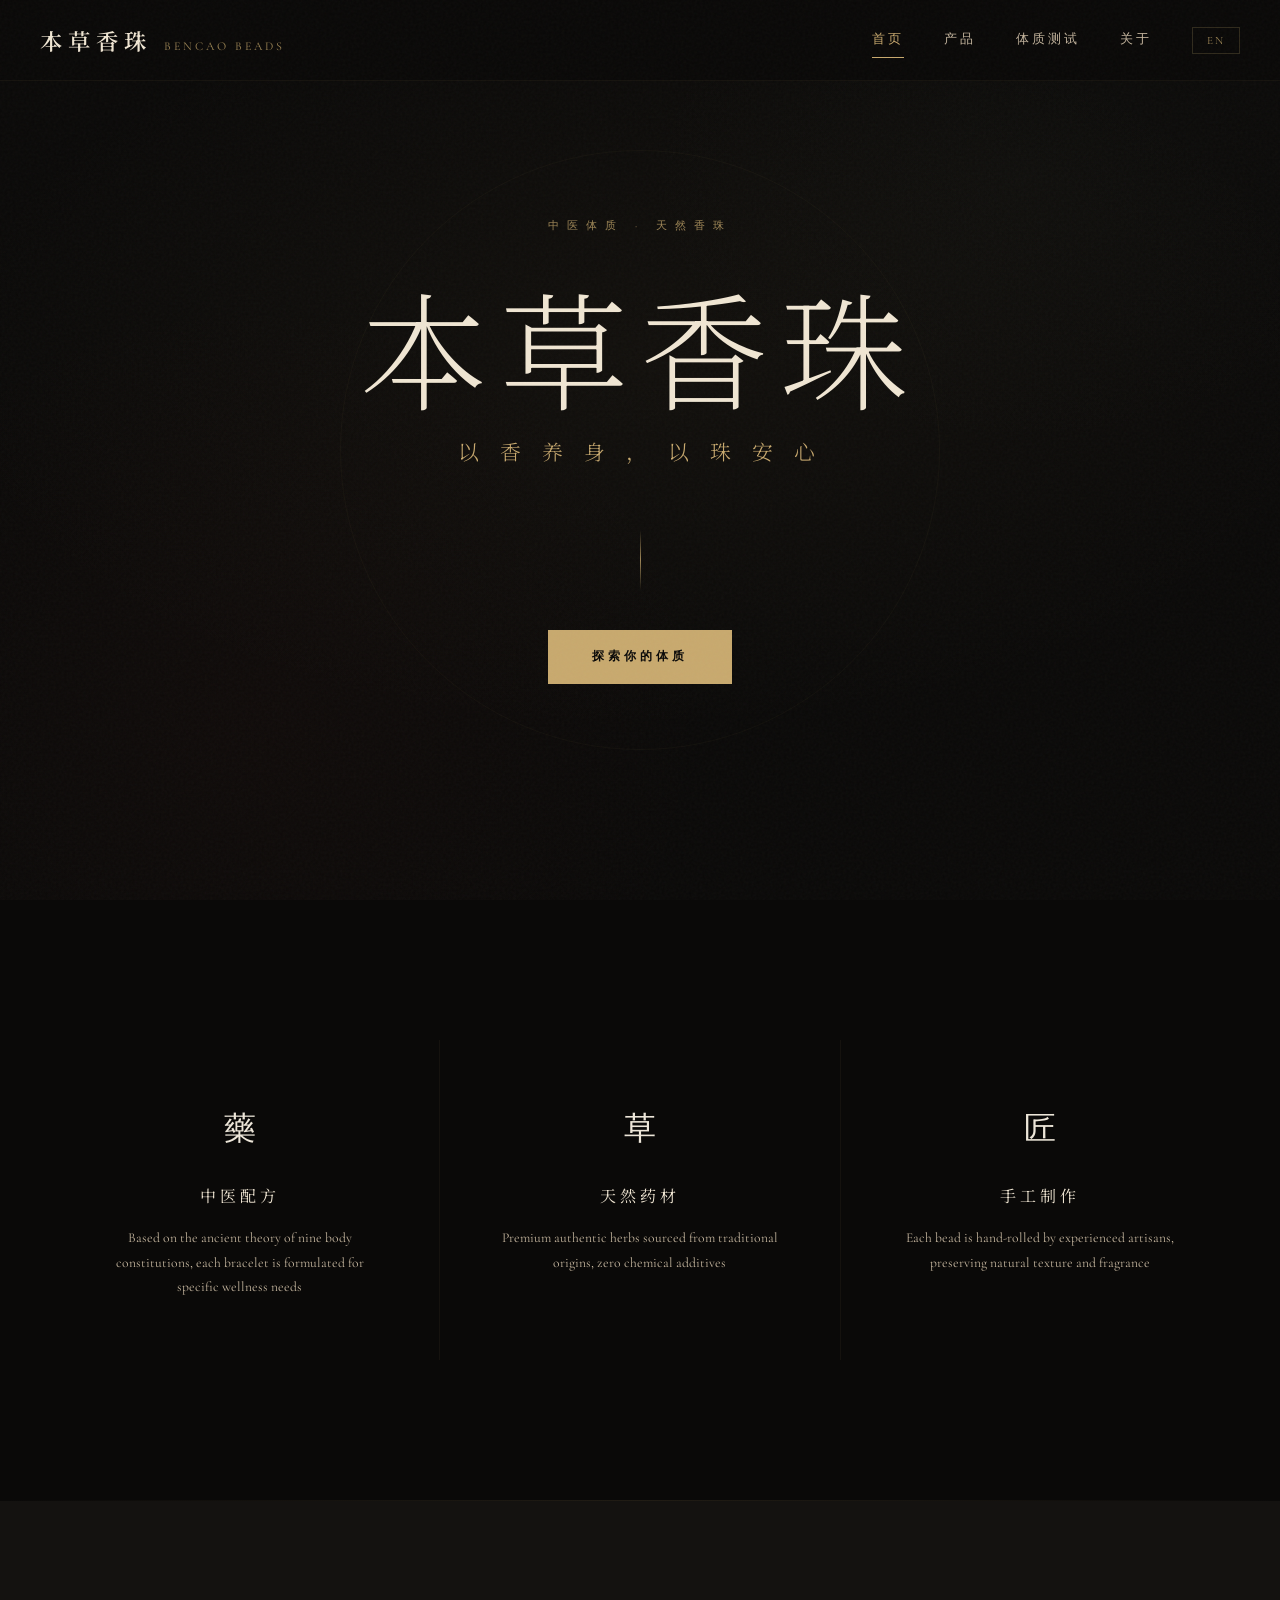
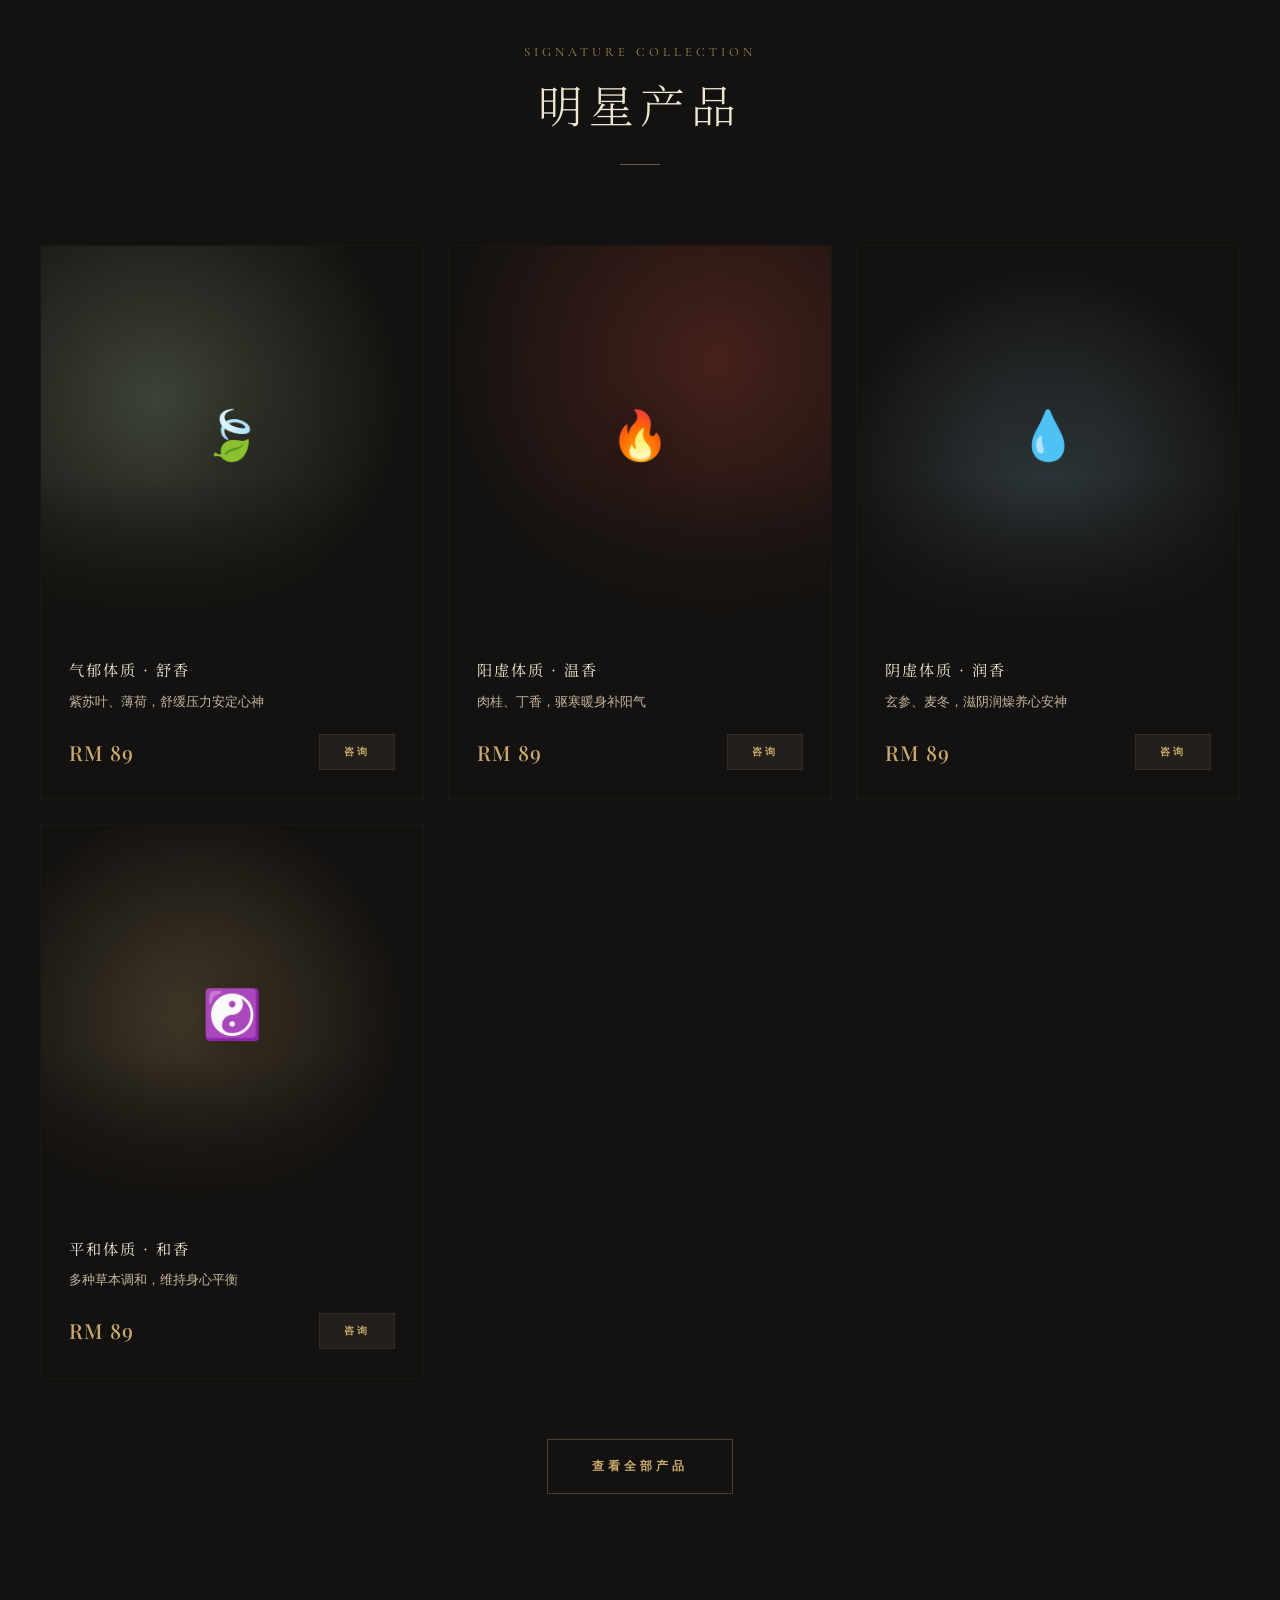
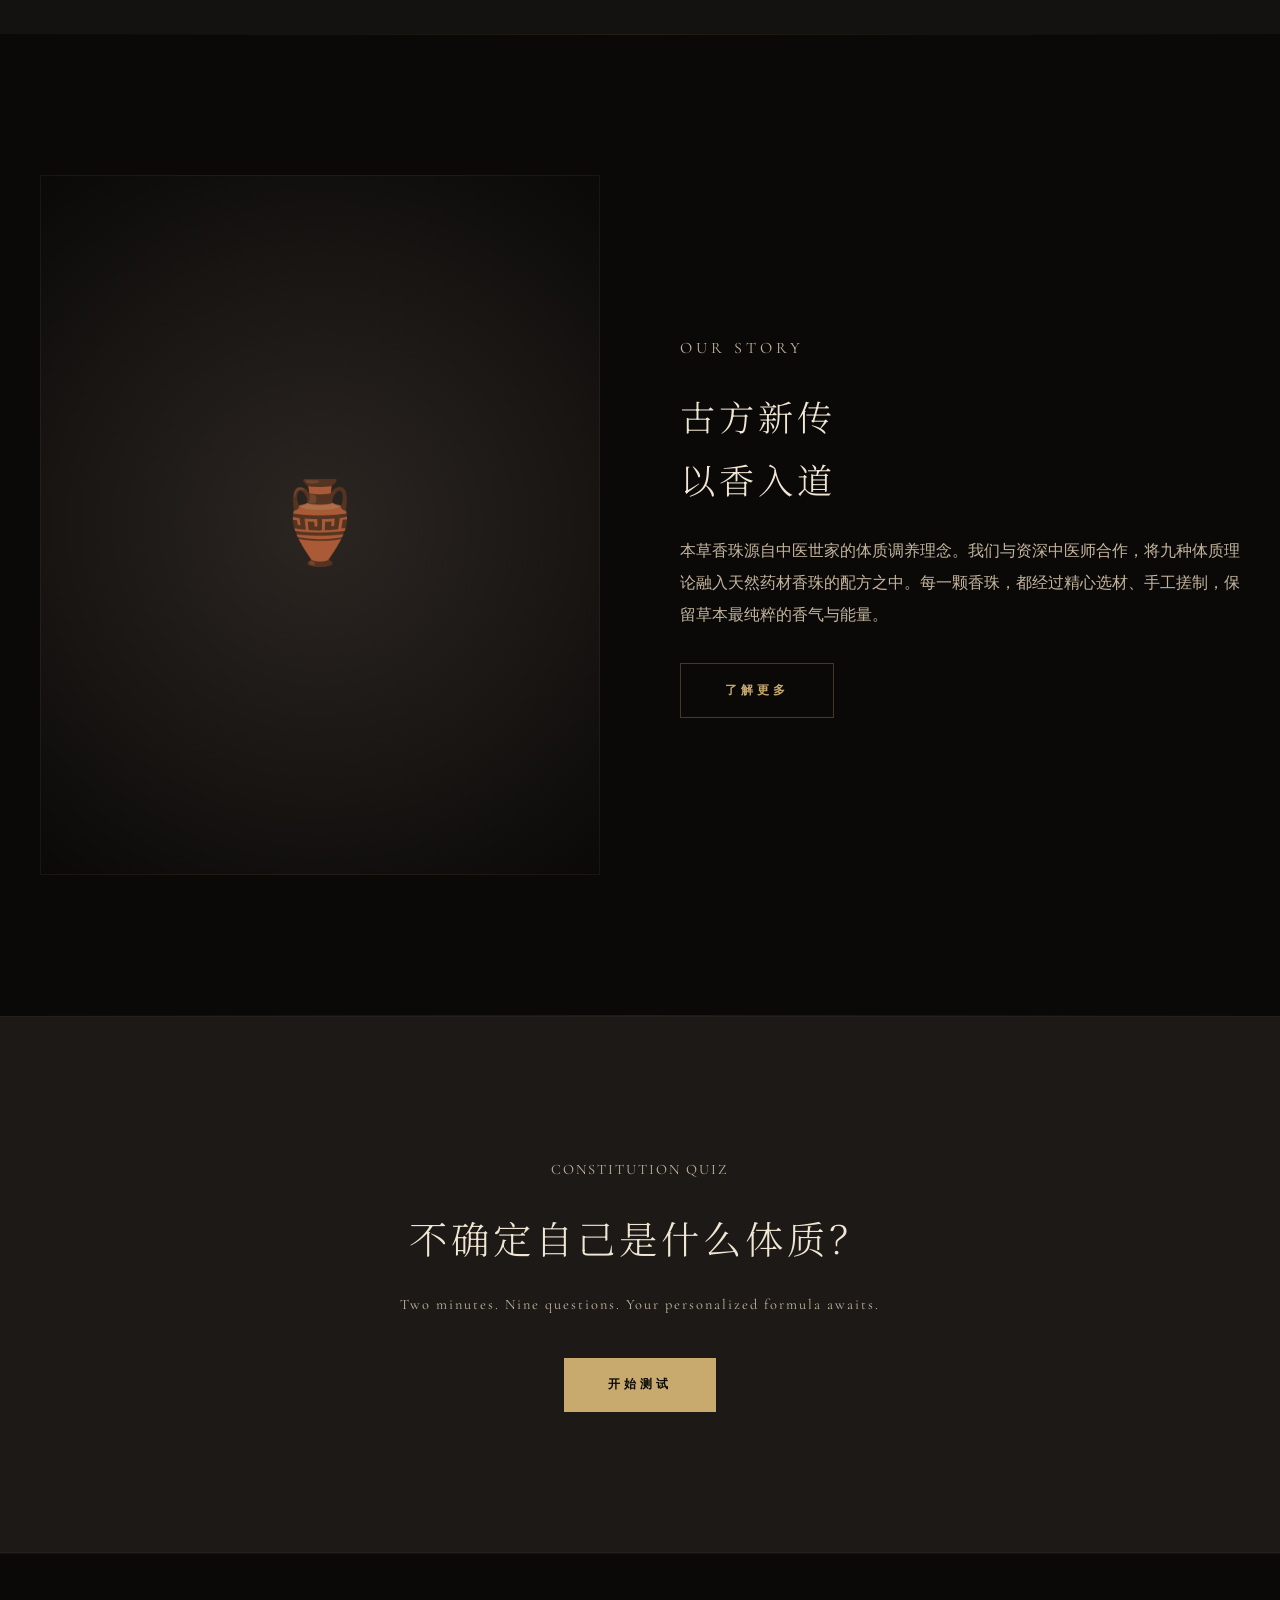
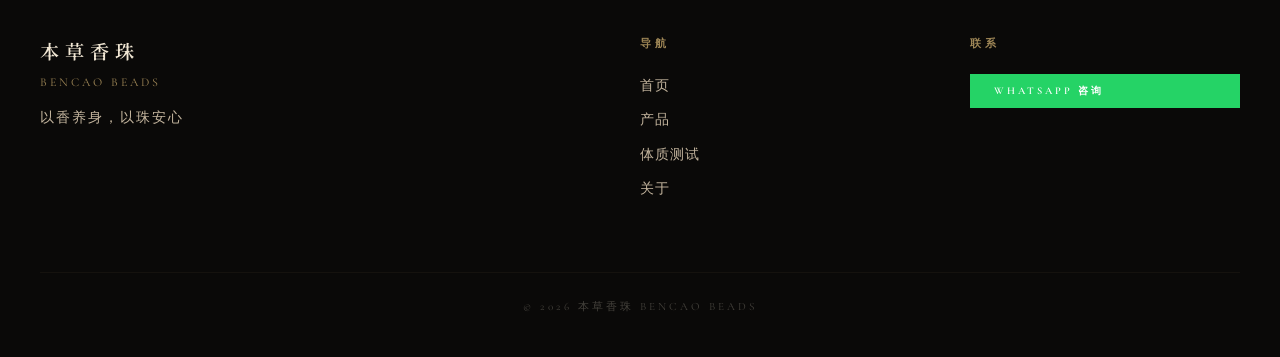
==== commit ba0a5c6d: "redesign: luxury dark apothecary aesthetic" ====
--- a/index.html
+++ b/index.html
@@ -9,16 +9,13 @@
 </head>
 <body>
 
-  <!-- Navigation -->
   <nav class="nav">
     <div class="nav-inner">
       <a href="index.html" class="nav-logo">
         <span class="logo-cn">本草香珠</span>
-        <span class="logo-en">BenCao Beads</span>
+        <span class="logo-en">BENCAO BEADS</span>
       </a>
-      <button class="nav-toggle" aria-label="Menu">
-        <span></span><span></span><span></span>
-      </button>
+      <button class="nav-toggle" aria-label="Menu"><span></span><span></span><span></span></button>
       <div class="nav-links">
         <a href="index.html" class="active"><span data-lang="cn">首页</span><span data-lang="en">Home</span></a>
         <a href="products.html"><span data-lang="cn">产品</span><span data-lang="en">Products</span></a>
@@ -31,107 +28,108 @@
 
   <!-- Hero -->
   <section class="hero">
-    <div class="hero-bg"></div>
     <div class="hero-content">
-      <p class="hero-sub" data-lang="cn">中医体质 × 天然香珠</p>
-      <p class="hero-sub" data-lang="en">TCM Constitution × Natural Fragrant Beads</p>
+      <p class="hero-sub">
+        <span data-lang="cn">中医体质 · 天然香珠</span>
+        <span data-lang="en">TCM Constitution · Natural Fragrant Beads</span>
+      </p>
       <h1 class="hero-title">
         <span data-lang="cn">本草香珠</span>
         <span data-lang="en">BenCao Beads</span>
       </h1>
       <p class="hero-tagline">
-        <span data-lang="cn">以香养身，以珠安心</span>
+        <span data-lang="cn">以 香 养 身 ， 以 珠 安 心</span>
         <span data-lang="en">Heal with Fragrance, Rest with Beads</span>
       </p>
-      <a href="quiz.html" class="btn btn-gold hero-cta">
-        <span data-lang="cn">🧪 测测你的体质</span>
-        <span data-lang="en">🧪 Find Your Constitution</span>
-      </a>
-    </div>
-  </section>
-
-  <!-- Value Props -->
-  <section class="section values reveal">
+      <div class="hero-divider"></div>
+      <div class="hero-cta">
+        <a href="quiz.html" class="btn btn-gold">
+          <span data-lang="cn">探索你的体质</span>
+          <span data-lang="en">Discover Your Type</span>
+        </a>
+      </div>
+    </div>
+  </section>
+
+  <!-- Values -->
+  <section class="section reveal">
     <div class="container">
       <div class="values-grid">
         <div class="value-card">
-          <div class="value-icon">🏥</div>
+          <div class="value-icon">藥</div>
           <h3><span data-lang="cn">中医配方</span><span data-lang="en">TCM Formula</span></h3>
-          <p><span data-lang="cn">基于九种体质理论，每款香珠对应不同体质的调养需求</span><span data-lang="en">Based on 9 constitution types, each bracelet targets specific body needs</span></p>
+          <p><span data-lang="cn">Based on the ancient theory of nine body constitutions, each bracelet is formulated for specific wellness needs</span><span data-lang="en">Based on the ancient theory of nine body constitutions, each bracelet is formulated for specific wellness needs</span></p>
         </div>
         <div class="value-card">
-          <div class="value-icon">🌿</div>
+          <div class="value-icon">草</div>
           <h3><span data-lang="cn">天然药材</span><span data-lang="en">Natural Herbs</span></h3>
-          <p><span data-lang="cn">精选道地药材，无化学添加，佩戴安心</span><span data-lang="en">Premium authentic herbs, no chemicals, safe to wear daily</span></p>
+          <p><span data-lang="cn">Premium authentic herbs sourced from traditional origins, zero chemical additives</span><span data-lang="en">Premium authentic herbs sourced from traditional origins, zero chemical additives</span></p>
         </div>
         <div class="value-card">
-          <div class="value-icon">✋</div>
+          <div class="value-icon">匠</div>
           <h3><span data-lang="cn">手工制作</span><span data-lang="en">Handcrafted</span></h3>
-          <p><span data-lang="cn">匠人手工搓珠，每颗香珠都是独一无二的温度</span><span data-lang="en">Artisan hand-rolled beads, each one unique with warmth</span></p>
-        </div>
-      </div>
-    </div>
-  </section>
-
-  <!-- Featured Products -->
-  <section class="section featured reveal">
+          <p><span data-lang="cn">Each bead is hand-rolled by experienced artisans, preserving natural texture and fragrance</span><span data-lang="en">Each bead is hand-rolled by experienced artisans, preserving natural texture and fragrance</span></p>
+        </div>
+      </div>
+    </div>
+  </section>
+
+  <div class="ambient-line"></div>
+
+  <!-- Featured -->
+  <section class="section section-dark reveal">
     <div class="container">
       <div class="section-header">
-        <h2><span data-lang="cn">明星产品</span><span data-lang="en">Featured Products</span></h2>
-        <p class="section-sub"><span data-lang="cn">根据你的体质，找到属于你的香方</span><span data-lang="en">Find the perfect scent formula for your constitution</span></p>
+        <p class="section-sub"><span data-lang="cn">SIGNATURE COLLECTION</span><span data-lang="en">SIGNATURE COLLECTION</span></p>
+        <h2><span data-lang="cn">明星产品</span><span data-lang="en">Featured</span></h2>
+        <div class="section-line"></div>
       </div>
       <div class="products-grid">
 
         <div class="product-card">
-          <div class="product-img" style="background: linear-gradient(135deg, var(--sage) 0%, var(--sage-light) 100%);">
+          <div class="product-img" style="background: radial-gradient(circle at 30% 40%, rgba(122,139,111,0.4) 0%, var(--charcoal) 70%);">
             <span class="product-badge">🍃</span>
           </div>
           <div class="product-info">
             <h3><span data-lang="cn">气郁体质 · 舒香</span><span data-lang="en">Qi Stagnation · Soothing</span></h3>
-            <p class="product-desc"><span data-lang="cn">紫苏叶、薄荷，舒缓压力安定心神</span><span data-lang="en">Perilla & mint to relieve stress</span></p>
-            <div class="product-bottom">
-              <span class="product-price">RM 89</span>
-              <button class="btn btn-sm btn-whatsapp" onclick="openWhatsApp('气郁体质 舒香手串')">
-                <span data-lang="cn">咨询下单</span><span data-lang="en">Order</span>
-              </button>
-            </div>
-          </div>
-        </div>
-
-        <div class="product-card">
-          <div class="product-img" style="background: linear-gradient(135deg, var(--cinnabar) 0%, #D4564A 100%);">
+            <p class="product-desc"><span data-lang="cn">紫苏叶、薄荷，舒缓压力安定心神</span><span data-lang="en">Perilla & mint — relieve stress, calm the spirit</span></p>
+            <div class="product-bottom">
+              <span class="product-price">RM 89</span>
+              <button class="btn btn-sm btn-dark" onclick="openWhatsApp('气郁体质 舒香手串')"><span data-lang="cn">咨询</span><span data-lang="en">Enquire</span></button>
+            </div>
+          </div>
+        </div>
+
+        <div class="product-card">
+          <div class="product-img" style="background: radial-gradient(circle at 70% 30%, rgba(184,66,51,0.3) 0%, var(--charcoal) 70%);">
             <span class="product-badge">🔥</span>
           </div>
           <div class="product-info">
             <h3><span data-lang="cn">阳虚体质 · 温香</span><span data-lang="en">Yang Deficiency · Warming</span></h3>
-            <p class="product-desc"><span data-lang="cn">肉桂、丁香，驱寒暖身补阳气</span><span data-lang="en">Cinnamon & clove to warm the body</span></p>
-            <div class="product-bottom">
-              <span class="product-price">RM 89</span>
-              <button class="btn btn-sm btn-whatsapp" onclick="openWhatsApp('阳虚体质 温香手串')">
-                <span data-lang="cn">咨询下单</span><span data-lang="en">Order</span>
-              </button>
-            </div>
-          </div>
-        </div>
-
-        <div class="product-card">
-          <div class="product-img" style="background: linear-gradient(135deg, #6B8FA3 0%, #8FB5C9 100%);">
+            <p class="product-desc"><span data-lang="cn">肉桂、丁香，驱寒暖身补阳气</span><span data-lang="en">Cinnamon & clove — warm the body, tonify yang</span></p>
+            <div class="product-bottom">
+              <span class="product-price">RM 89</span>
+              <button class="btn btn-sm btn-dark" onclick="openWhatsApp('阳虚体质 温香手串')"><span data-lang="cn">咨询</span><span data-lang="en">Enquire</span></button>
+            </div>
+          </div>
+        </div>
+
+        <div class="product-card">
+          <div class="product-img" style="background: radial-gradient(circle at 50% 60%, rgba(107,143,163,0.3) 0%, var(--charcoal) 70%);">
             <span class="product-badge">💧</span>
           </div>
           <div class="product-info">
             <h3><span data-lang="cn">阴虚体质 · 润香</span><span data-lang="en">Yin Deficiency · Nourishing</span></h3>
-            <p class="product-desc"><span data-lang="cn">玄参、麦冬，滋阴润燥养心安神</span><span data-lang="en">Scrophularia & ophiopogon to nourish yin</span></p>
-            <div class="product-bottom">
-              <span class="product-price">RM 89</span>
-              <button class="btn btn-sm btn-whatsapp" onclick="openWhatsApp('阴虚体质 润香手串')">
-                <span data-lang="cn">咨询下单</span><span data-lang="en">Order</span>
-              </button>
-            </div>
-          </div>
-        </div>
-
-        <div class="product-card">
-          <div class="product-img" style="background: linear-gradient(135deg, var(--gold) 0%, var(--gold-light) 100%);">
+            <p class="product-desc"><span data-lang="cn">玄参、麦冬，滋阴润燥养心安神</span><span data-lang="en">Scrophularia & ophiopogon — nourish yin, calm mind</span></p>
+            <div class="product-bottom">
+              <span class="product-price">RM 89</span>
+              <button class="btn btn-sm btn-dark" onclick="openWhatsApp('阴虚体质 润香手串')"><span data-lang="cn">咨询</span><span data-lang="en">Enquire</span></button>
+            </div>
+          </div>
+        </div>
+
+        <div class="product-card">
+          <div class="product-img" style="background: radial-gradient(circle at 40% 50%, rgba(200,169,110,0.25) 0%, var(--charcoal) 70%);">
             <span class="product-badge">☯️</span>
           </div>
           <div class="product-info">
@@ -139,50 +137,53 @@
             <p class="product-desc"><span data-lang="cn">多种草本调和，维持身心平衡</span><span data-lang="en">Blended herbs for mind-body balance</span></p>
             <div class="product-bottom">
               <span class="product-price">RM 89</span>
-              <button class="btn btn-sm btn-whatsapp" onclick="openWhatsApp('平和体质 和香手串')">
-                <span data-lang="cn">咨询下单</span><span data-lang="en">Order</span>
-              </button>
-            </div>
-          </div>
-        </div>
-
-      </div>
-      <div style="text-align:center;margin-top:40px;">
+              <button class="btn btn-sm btn-dark" onclick="openWhatsApp('平和体质 和香手串')"><span data-lang="cn">咨询</span><span data-lang="en">Enquire</span></button>
+            </div>
+          </div>
+        </div>
+
+      </div>
+      <div style="text-align:center;margin-top:60px;">
         <a href="products.html" class="btn btn-outline">
-          <span data-lang="cn">查看全部产品 →</span><span data-lang="en">View All Products →</span>
+          <span data-lang="cn">查看全部产品</span><span data-lang="en">View All</span>
         </a>
       </div>
     </div>
   </section>
 
-  <!-- Brand Story -->
-  <section class="section story reveal">
+  <div class="ambient-line"></div>
+
+  <!-- Story -->
+  <section class="section reveal">
     <div class="container">
       <div class="story-grid">
         <div class="story-visual">
-          <div class="story-img-placeholder" style="background: linear-gradient(160deg, var(--walnut) 0%, var(--walnut-light) 100%); border-radius: var(--radius); aspect-ratio: 4/3; display:flex; align-items:center; justify-content:center;">
-            <span style="font-size:4rem;">🏺</span>
+          <div style="background: radial-gradient(circle at 50% 50%, var(--earth) 0%, var(--black) 100%); aspect-ratio: 4/5; display:flex; align-items:center; justify-content:center;">
+            <span style="font-size:5rem; opacity:0.6;">🏺</span>
           </div>
         </div>
         <div class="story-text">
-          <h2><span data-lang="cn">古方新传，以香入道</span><span data-lang="en">Ancient Wisdom, Modern Craft</span></h2>
-          <p><span data-lang="cn">本草香珠源自中医世家的体质调养理念。我们与资深中医师合作，将九种体质理论融入天然药材香珠的配方之中。每一颗香珠，都经过精心选材、手工搓制，保留草本最纯粹的香气与能量。</span><span data-lang="en">BenCao Beads originates from a TCM family's philosophy of constitutional wellness. We collaborate with senior TCM practitioners to infuse the theory of nine body constitutions into our natural herbal bead formulas. Each bead is carefully selected and hand-rolled, preserving the purest herbal fragrance and energy.</span></p>
-          <p><span data-lang="cn">佩戴本草香珠，不只是饰品，更是一份随身的养生功课。</span><span data-lang="en">Wearing BenCao Beads isn't just about accessories — it's a daily wellness practice you carry with you.</span></p>
-          <a href="about.html" class="btn btn-outline" style="margin-top:16px;">
-            <span data-lang="cn">了解更多 →</span><span data-lang="en">Learn More →</span>
+          <p class="section-sub" style="text-align:left;margin-bottom:20px;">OUR STORY</p>
+          <h2><span data-lang="cn">古方新传<br>以香入道</span><span data-lang="en">Ancient Wisdom<br>Modern Craft</span></h2>
+          <p><span data-lang="cn">本草香珠源自中医世家的体质调养理念。我们与资深中医师合作，将九种体质理论融入天然药材香珠的配方之中。每一颗香珠，都经过精心选材、手工搓制，保留草本最纯粹的香气与能量。</span><span data-lang="en">BenCao Beads originates from a TCM family's philosophy of constitutional wellness. We collaborate with senior practitioners to infuse the theory of nine body constitutions into natural herbal bead formulas. Each bead is carefully selected and hand-rolled, preserving the purest herbal fragrance and energy.</span></p>
+          <a href="about.html" class="btn btn-outline" style="margin-top:12px;">
+            <span data-lang="cn">了解更多</span><span data-lang="en">Learn More</span>
           </a>
         </div>
       </div>
     </div>
   </section>
+
+  <div class="ambient-line"></div>
 
   <!-- CTA -->
   <section class="section cta-section reveal">
     <div class="container" style="text-align:center;">
+      <p class="section-sub" style="margin-bottom:20px;">CONSTITUTION QUIZ</p>
       <h2><span data-lang="cn">不确定自己是什么体质？</span><span data-lang="en">Not Sure About Your Constitution?</span></h2>
-      <p style="margin:16px 0 32px;"><span data-lang="cn">花2分钟做个测试，找到最适合你的香方</span><span data-lang="en">Take a 2-minute quiz to find your perfect scent formula</span></p>
+      <p style="margin:20px 0 40px;"><span data-lang="cn">Two minutes. Nine questions. Your personalized formula awaits.</span><span data-lang="en">Two minutes. Nine questions. Your personalized formula awaits.</span></p>
       <a href="quiz.html" class="btn btn-gold">
-        <span data-lang="cn">🧪 开始体质测试</span><span data-lang="en">🧪 Start the Quiz</span>
+        <span data-lang="cn">开始测试</span><span data-lang="en">Take the Quiz</span>
       </a>
     </div>
   </section>
@@ -194,7 +195,7 @@
         <div class="footer-brand">
           <div class="footer-logo">
             <span class="logo-cn">本草香珠</span>
-            <span class="logo-en">BenCao Beads</span>
+            <span class="logo-en">BENCAO BEADS</span>
           </div>
           <p class="footer-tagline"><span data-lang="cn">以香养身，以珠安心</span><span data-lang="en">Heal with Fragrance, Rest with Beads</span></p>
         </div>
@@ -206,14 +207,14 @@
           <a href="about.html"><span data-lang="cn">关于</span><span data-lang="en">About</span></a>
         </div>
         <div class="footer-contact">
-          <h4><span data-lang="cn">联系我们</span><span data-lang="en">Contact Us</span></h4>
-          <button class="btn btn-whatsapp" onclick="openWhatsApp()">
-            <span data-lang="cn">📲 WhatsApp 咨询</span><span data-lang="en">📲 WhatsApp Us</span>
+          <h4><span data-lang="cn">联系</span><span data-lang="en">Contact</span></h4>
+          <button class="btn btn-sm btn-whatsapp" onclick="openWhatsApp()">
+            <span data-lang="cn">WhatsApp 咨询</span><span data-lang="en">WhatsApp Us</span>
           </button>
         </div>
       </div>
       <div class="footer-bottom">
-        <p>© 2026 本草香珠 BenCao Beads. All rights reserved.</p>
+        <p>© 2026 本草香珠 BENCAO BEADS</p>
       </div>
     </div>
   </footer>
--- a/css/style.css
+++ b/css/style.css
@@ -1,70 +1,91 @@
-/* ===== BenCao Beads — Eastern Apothecary Luxury ===== */
-@import url('https://fonts.googleapis.com/css2?family=Cormorant+Garamond:ital,wght@0,400;0,600;0,700;1,400&family=Noto+Serif+SC:wght@400;600;700&family=Ma+Shan+Zheng&display=swap');
+/* ===== BenCao Beads — Luxury Eastern Apothecary ===== */
+/* Aesthetic: Dark cinematic × Chinese apothecary × Aesop-level refinement */
+
+@import url('https://fonts.googleapis.com/css2?family=Cormorant+Garamond:ital,wght@0,300;0,400;0,500;0,600;0,700;1,300;1,400&family=Noto+Serif+SC:wght@200;300;400;500;600;700;900&family=Playfair+Display:ital,wght@0,400;0,500;0,600;0,700;0,800;0,900;1,400;1,500&display=swap');
 
 :root {
-  --walnut: #3E2723;
-  --walnut-light: #5D4037;
-  --parchment: #F5E6CA;
-  --parchment-dark: #E8D5B0;
-  --gold: #C9A84C;
-  --gold-light: #D4B96A;
-  --sage: #8B9D77;
-  --sage-light: #A3B58F;
-  --cinnabar: #A52422;
-  --cinnabar-light: #C03030;
-  --ink: #1A1A1A;
-  --ink-light: #333;
-  --cream: #FDF8EF;
-  --white: #FFFDF7;
-
+  /* Deep apothecary palette */
+  --black: #0A0908;
+  --charcoal: #141210;
+  --dark: #1C1917;
+  --dark-warm: #231F1B;
+  --earth: #2C2622;
+  --earth-light: #3D352E;
+  --gold: #C8A96E;
+  --gold-bright: #D4B97A;
+  --gold-dim: #9E8656;
+  --gold-glow: rgba(200,169,110,0.08);
+  --cream: #F0E6D3;
+  --cream-dim: #C4B59E;
+  --cream-faint: rgba(240,230,211,0.06);
+  --sage: #7A8B6F;
+  --cinnabar: #B84233;
+  --cinnabar-glow: rgba(184,66,51,0.15);
+  --white: #FAF6F0;
+  --white-dim: rgba(250,246,240,0.7);
+  --white-faint: rgba(250,246,240,0.4);
+
+  /* Typography */
+  --font-display: 'Playfair Display', 'Georgia', serif;
   --font-cn: 'Noto Serif SC', 'Songti SC', serif;
   --font-en: 'Cormorant Garamond', 'Georgia', serif;
-  --font-brush: 'Ma Shan Zheng', cursive;
-
-  --container: 1200px;
-  --radius: 4px;
-  --shadow: 0 2px 20px rgba(62,39,35,0.08);
-  --shadow-lg: 0 8px 40px rgba(62,39,35,0.12);
-  --transition: 0.3s cubic-bezier(0.4, 0, 0.2, 1);
+  --font-body: 'Cormorant Garamond', 'Georgia', serif;
+
+  /* Spacing & Layout */
+  --container: 1280px;
+  --container-narrow: 900px;
+  --gap: 80px;
+  --radius: 2px;
+
+  /* Effects */
+  --shadow: 0 4px 40px rgba(0,0,0,0.3);
+  --shadow-gold: 0 0 60px rgba(200,169,110,0.06);
+  --ease: cubic-bezier(0.25, 0, 0.15, 1);
+  --ease-out: cubic-bezier(0, 0, 0.15, 1);
+  --duration: 0.6s;
+  --duration-fast: 0.3s;
 }
 
 /* ===== Reset ===== */
 *, *::before, *::after { box-sizing: border-box; margin: 0; padding: 0; }
 html { scroll-behavior: smooth; font-size: 16px; }
 body {
-  font-family: var(--font-cn);
-  color: var(--ink);
-  background: var(--cream);
+  font-family: var(--font-body);
+  color: var(--cream);
+  background: var(--black);
   line-height: 1.8;
   overflow-x: hidden;
   -webkit-font-smoothing: antialiased;
+  -moz-osx-font-smoothing: grayscale;
 }
 img { max-width: 100%; height: auto; display: block; }
-a { color: var(--walnut); text-decoration: none; transition: color var(--transition); }
-a:hover { color: var(--gold); }
-button { cursor: pointer; font-family: inherit; }
-
-/* ===== Texture Overlay ===== */
-body::before {
+a { color: var(--gold); text-decoration: none; transition: all var(--duration-fast) var(--ease); }
+a:hover { color: var(--gold-bright); }
+button { cursor: pointer; font-family: inherit; border: none; background: none; }
+::selection { background: var(--gold); color: var(--black); }
+
+/* ===== Grain Overlay ===== */
+body::after {
   content: '';
   position: fixed;
   inset: 0;
-  background: url("data:image/svg+xml,%3Csvg viewBox='0 0 256 256' xmlns='http://www.w3.org/2000/svg'%3E%3Cfilter id='n'%3E%3CfeTurbulence type='fractalNoise' baseFrequency='0.9' numOctaves='4' stitchTiles='stitch'/%3E%3C/filter%3E%3Crect width='100%25' height='100%25' filter='url(%23n)' opacity='0.03'/%3E%3C/svg%3E");
+  background: url("data:image/svg+xml,%3Csvg viewBox='0 0 512 512' xmlns='http://www.w3.org/2000/svg'%3E%3Cfilter id='n'%3E%3CfeTurbulence type='fractalNoise' baseFrequency='0.65' numOctaves='3' stitchTiles='stitch'/%3E%3C/filter%3E%3Crect width='100%25' height='100%25' filter='url(%23n)' opacity='0.035'/%3E%3C/svg%3E");
   pointer-events: none;
-  z-index: 9999;
-}
-
-/* ===== Container ===== */
-.container { max-width: var(--container); margin: 0 auto; padding: 0 24px; }
+  z-index: 10000;
+}
 
 /* ===== Language Toggle ===== */
 [data-lang="en"] { display: none; }
 body.lang-en [data-lang="cn"] { display: none; }
 body.lang-en [data-lang="en"] { display: inline; }
-body.lang-en [data-lang-block="cn"] { display: none; }
-body.lang-en [data-lang-block="en"] { display: block; }
-[data-lang-block="en"] { display: none; }
-[data-lang-block="cn"] { display: block; }
+
+/* ===== Container ===== */
+.container { max-width: var(--container); margin: 0 auto; padding: 0 40px; }
+.container-narrow { max-width: var(--container-narrow); margin: 0 auto; padding: 0 40px; }
+
+@media (max-width: 768px) {
+  .container, .container-narrow { padding: 0 24px; }
+}
 
 /* ===== Navigation ===== */
 .nav {
@@ -73,114 +94,130 @@
   left: 0;
   right: 0;
   z-index: 1000;
-  background: rgba(253, 248, 239, 0.95);
-  backdrop-filter: blur(12px);
-  border-bottom: 1px solid rgba(62,39,35,0.08);
-  transition: all var(--transition);
+  background: rgba(10,9,8,0.85);
+  backdrop-filter: blur(20px) saturate(1.2);
+  border-bottom: 1px solid rgba(200,169,110,0.06);
+  transition: all var(--duration) var(--ease);
 }
 .nav.scrolled {
-  background: rgba(253, 248, 239, 0.98);
-  box-shadow: 0 2px 20px rgba(62,39,35,0.06);
+  background: rgba(10,9,8,0.95);
+  border-bottom-color: rgba(200,169,110,0.1);
 }
 .nav-inner {
   display: flex;
   align-items: center;
   justify-content: space-between;
-  height: 72px;
+  height: 80px;
   max-width: var(--container);
   margin: 0 auto;
-  padding: 0 24px;
-}
-.nav-brand {
-  font-family: var(--font-brush);
-  font-size: 1.6rem;
-  color: var(--walnut);
-  letter-spacing: 2px;
-}
-.nav-brand span { color: var(--gold); }
-.nav-links { display: flex; gap: 32px; align-items: center; }
+  padding: 0 40px;
+}
+.nav-logo {
+  display: flex;
+  align-items: baseline;
+  gap: 12px;
+}
+.logo-cn {
+  font-family: var(--font-cn);
+  font-weight: 600;
+  font-size: 1.4rem;
+  color: var(--cream);
+  letter-spacing: 6px;
+}
+.logo-en {
+  font-family: var(--font-en);
+  font-size: 0.75rem;
+  color: var(--gold-dim);
+  letter-spacing: 3px;
+  text-transform: uppercase;
+  font-weight: 400;
+}
+.nav-links {
+  display: flex;
+  gap: 40px;
+  align-items: center;
+}
 .nav-links a {
-  font-size: 0.9rem;
-  font-weight: 600;
-  color: var(--walnut-light);
-  letter-spacing: 1px;
+  font-family: var(--font-en);
+  font-size: 0.8rem;
+  font-weight: 500;
+  color: var(--cream-dim);
+  letter-spacing: 3px;
+  text-transform: uppercase;
   position: relative;
   padding: 4px 0;
 }
 .nav-links a::after {
   content: '';
   position: absolute;
-  bottom: 0;
+  bottom: -2px;
   left: 0;
   width: 0;
-  height: 2px;
+  height: 1px;
   background: var(--gold);
-  transition: width var(--transition);
-}
+  transition: width var(--duration) var(--ease);
+}
+.nav-links a:hover { color: var(--cream); }
 .nav-links a:hover::after,
 .nav-links a.active::after { width: 100%; }
-.nav-links a:hover { color: var(--walnut); }
+.nav-links a.active { color: var(--gold); }
 
 .lang-btn {
-  background: none;
-  border: 1px solid var(--walnut-light);
-  padding: 4px 12px;
-  font-size: 0.8rem;
-  color: var(--walnut-light);
-  border-radius: 20px;
-  transition: all var(--transition);
-  letter-spacing: 1px;
+  font-family: var(--font-en);
+  font-size: 0.7rem;
+  color: var(--gold-dim);
+  letter-spacing: 2px;
+  text-transform: uppercase;
+  padding: 6px 14px;
+  border: 1px solid rgba(200,169,110,0.2);
+  transition: all var(--duration-fast) var(--ease);
 }
 .lang-btn:hover {
-  background: var(--walnut);
-  color: var(--parchment);
-  border-color: var(--walnut);
-}
-
-/* Mobile menu */
+  border-color: var(--gold);
+  color: var(--gold);
+}
+
+/* Mobile */
 .nav-toggle {
   display: none;
   background: none;
   border: none;
   width: 28px;
-  height: 20px;
+  height: 18px;
   position: relative;
   z-index: 1001;
 }
 .nav-toggle span {
   display: block;
   width: 100%;
-  height: 2px;
-  background: var(--walnut);
+  height: 1px;
+  background: var(--cream);
   position: absolute;
   left: 0;
-  transition: all var(--transition);
+  transition: all var(--duration-fast) var(--ease);
 }
 .nav-toggle span:nth-child(1) { top: 0; }
-.nav-toggle span:nth-child(2) { top: 9px; }
-.nav-toggle span:nth-child(3) { top: 18px; }
-.nav-toggle.open span:nth-child(1) { top: 9px; transform: rotate(45deg); }
+.nav-toggle span:nth-child(2) { top: 8px; }
+.nav-toggle span:nth-child(3) { top: 16px; }
+.nav-toggle.open span:nth-child(1) { top: 8px; transform: rotate(45deg); }
 .nav-toggle.open span:nth-child(2) { opacity: 0; }
-.nav-toggle.open span:nth-child(3) { top: 9px; transform: rotate(-45deg); }
+.nav-toggle.open span:nth-child(3) { top: 8px; transform: rotate(-45deg); }
 
 @media (max-width: 768px) {
+  .nav-inner { padding: 0 24px; height: 64px; }
   .nav-toggle { display: block; }
   .nav-links {
     position: fixed;
-    top: 0;
-    right: -100%;
-    width: 280px;
-    height: 100vh;
-    background: var(--cream);
+    top: 0; right: -100%;
+    width: 100%; height: 100vh;
+    background: var(--black);
     flex-direction: column;
     justify-content: center;
-    gap: 24px;
-    padding: 40px;
-    transition: right var(--transition);
-    box-shadow: -4px 0 30px rgba(0,0,0,0.1);
+    gap: 32px;
+    transition: right var(--duration) var(--ease);
   }
   .nav-links.open { right: 0; }
-  .nav-links a { font-size: 1.1rem; }
+  .nav-links a { font-size: 1rem; letter-spacing: 5px; }
 }
 
 /* ===== Hero ===== */
@@ -191,70 +228,90 @@
   justify-content: center;
   text-align: center;
   position: relative;
-  background:
-    radial-gradient(ellipse at 30% 20%, rgba(201,168,76,0.08) 0%, transparent 50%),
-    radial-gradient(ellipse at 70% 80%, rgba(139,157,119,0.06) 0%, transparent 50%),
-    linear-gradient(180deg, var(--cream) 0%, var(--parchment) 100%);
+  background: var(--black);
   overflow: hidden;
-  padding-top: 72px;
 }
 .hero::before {
   content: '';
   position: absolute;
-  top: -50%;
-  left: -50%;
-  width: 200%;
-  height: 200%;
-  background: url("data:image/svg+xml,%3Csvg width='60' height='60' viewBox='0 0 60 60' xmlns='http://www.w3.org/2000/svg'%3E%3Cpath d='M30 0L60 30L30 60L0 30z' fill='none' stroke='%23C9A84C' stroke-width='0.3' opacity='0.06'/%3E%3C/svg%3E");
-  animation: float 60s linear infinite;
-}
-@keyframes float {
-  0% { transform: translate(0, 0) rotate(0deg); }
-  100% { transform: translate(-30px, -30px) rotate(3deg); }
+  inset: 0;
+  background:
+    radial-gradient(ellipse 80% 60% at 50% 40%, rgba(200,169,110,0.04) 0%, transparent 70%),
+    radial-gradient(ellipse 60% 80% at 20% 80%, rgba(184,66,51,0.03) 0%, transparent 60%),
+    radial-gradient(ellipse 50% 50% at 80% 20%, rgba(122,139,111,0.03) 0%, transparent 60%);
+}
+.hero::after {
+  content: '';
+  position: absolute;
+  top: 50%;
+  left: 50%;
+  width: 600px;
+  height: 600px;
+  transform: translate(-50%, -50%);
+  border: 1px solid rgba(200,169,110,0.04);
+  border-radius: 50%;
+  animation: breathe 8s var(--ease) infinite;
+}
+@keyframes breathe {
+  0%, 100% { transform: translate(-50%, -50%) scale(1); opacity: 1; }
+  50% { transform: translate(-50%, -50%) scale(1.15); opacity: 0.3; }
 }
 .hero-content {
   position: relative;
   z-index: 1;
   padding: 40px 24px;
 }
-.hero-brand {
-  font-family: var(--font-brush);
+.hero-sub {
+  font-family: var(--font-en);
+  font-size: 0.7rem;
+  color: var(--gold-dim);
+  letter-spacing: 8px;
+  text-transform: uppercase;
+  margin-bottom: 40px;
+  opacity: 0;
+  animation: fadeIn 1.2s 0.3s var(--ease-out) forwards;
+}
+.hero-title {
+  font-family: var(--font-cn);
+  font-weight: 200;
+  font-size: clamp(3.5rem, 10vw, 8rem);
+  color: var(--cream);
+  line-height: 1.1;
+  letter-spacing: 12px;
+  margin-bottom: 16px;
+  opacity: 0;
+  animation: fadeIn 1.5s 0.6s var(--ease-out) forwards;
+}
+body.lang-en .hero-title {
+  font-family: var(--font-display);
+  font-weight: 300;
+  letter-spacing: 4px;
   font-size: clamp(3rem, 8vw, 6rem);
-  color: var(--walnut);
-  line-height: 1.2;
-  margin-bottom: 8px;
+}
+.hero-tagline {
+  font-family: var(--font-cn);
+  font-weight: 300;
+  font-size: clamp(1rem, 2vw, 1.3rem);
+  color: var(--gold);
+  letter-spacing: 8px;
+  margin-bottom: 60px;
   opacity: 0;
-  animation: fadeUp 1s 0.2s forwards;
-}
-.hero-tagline {
-  font-size: clamp(1rem, 2.5vw, 1.3rem);
-  color: var(--walnut-light);
-  margin-bottom: 40px;
-  letter-spacing: 4px;
+  animation: fadeIn 1.2s 0.9s var(--ease-out) forwards;
+}
+.hero-divider {
+  width: 1px;
+  height: 60px;
+  background: linear-gradient(180deg, transparent, var(--gold-dim), transparent);
+  margin: 0 auto 40px;
   opacity: 0;
-  animation: fadeUp 1s 0.5s forwards;
-}
-.hero-tagline-en {
-  font-family: var(--font-en);
-  font-style: italic;
-  font-size: clamp(0.9rem, 2vw, 1.1rem);
-  color: var(--gold);
-  margin-top: -32px;
-  margin-bottom: 40px;
-  letter-spacing: 2px;
+  animation: fadeIn 1.2s 1.1s var(--ease-out) forwards;
+}
+.hero-cta {
   opacity: 0;
-  animation: fadeUp 1s 0.7s forwards;
-}
-.hero-divider {
-  width: 60px;
-  height: 2px;
-  background: var(--gold);
-  margin: 0 auto 32px;
-  opacity: 0;
-  animation: fadeUp 1s 0.6s forwards;
-}
-
-@keyframes fadeUp {
+  animation: fadeIn 1.2s 1.3s var(--ease-out) forwards;
+}
+
+@keyframes fadeIn {
   from { opacity: 0; transform: translateY(20px); }
   to { opacity: 1; transform: translateY(0); }
 }
@@ -263,836 +320,640 @@
 .btn {
   display: inline-flex;
   align-items: center;
-  gap: 8px;
-  padding: 14px 36px;
-  font-size: 0.95rem;
+  gap: 10px;
+  padding: 16px 44px;
+  font-family: var(--font-en);
+  font-size: 0.75rem;
   font-weight: 600;
-  letter-spacing: 2px;
+  letter-spacing: 4px;
+  text-transform: uppercase;
   border: none;
-  border-radius: var(--radius);
-  transition: all var(--transition);
-  text-transform: uppercase;
-}
-.btn-primary {
-  background: var(--walnut);
-  color: var(--parchment);
-}
-.btn-primary:hover {
-  background: var(--ink);
-  color: var(--gold);
-  transform: translateY(-2px);
-  box-shadow: var(--shadow-lg);
+  transition: all var(--duration) var(--ease);
 }
 .btn-gold {
   background: var(--gold);
-  color: var(--walnut);
+  color: var(--black);
 }
 .btn-gold:hover {
-  background: var(--gold-light);
+  background: var(--gold-bright);
   transform: translateY(-2px);
-  box-shadow: var(--shadow-lg);
+  box-shadow: 0 10px 40px rgba(200,169,110,0.2);
 }
 .btn-outline {
   background: transparent;
-  color: var(--walnut);
-  border: 2px solid var(--walnut);
+  color: var(--gold);
+  border: 1px solid rgba(200,169,110,0.3);
 }
 .btn-outline:hover {
-  background: var(--walnut);
-  color: var(--parchment);
+  border-color: var(--gold);
+  background: rgba(200,169,110,0.05);
 }
 .btn-whatsapp {
   background: #25D366;
   color: #fff;
+  letter-spacing: 2px;
 }
 .btn-whatsapp:hover {
-  background: #1da851;
+  background: #1EB954;
   transform: translateY(-2px);
-}
-
-.hero .btn {
-  opacity: 0;
-  animation: fadeUp 1s 0.9s forwards;
+  box-shadow: 0 10px 30px rgba(37,211,102,0.2);
+}
+.btn-sm {
+  padding: 10px 24px;
+  font-size: 0.65rem;
+  letter-spacing: 3px;
+}
+.btn-dark {
+  background: var(--dark-warm);
+  color: var(--gold);
+  border: 1px solid rgba(200,169,110,0.1);
+}
+.btn-dark:hover {
+  border-color: var(--gold);
+  background: var(--earth);
 }
 
 /* ===== Sections ===== */
 .section {
-  padding: 100px 0;
-}
-.section-dark {
-  background: var(--walnut);
-  color: var(--parchment);
-}
-.section-parchment {
-  background: var(--parchment);
-}
-.section-title {
-  font-family: var(--font-brush);
-  font-size: clamp(2rem, 4vw, 2.8rem);
-  color: var(--walnut);
+  padding: 140px 0;
+  position: relative;
+}
+.section-dark { background: var(--charcoal); }
+.section-earth { background: var(--dark); }
+
+.section-header {
   text-align: center;
-  margin-bottom: 8px;
-}
-.section-dark .section-title { color: var(--gold); }
-.section-subtitle {
-  font-family: var(--font-en);
-  font-style: italic;
-  font-size: 1rem;
-  color: var(--gold);
-  text-align: center;
+  margin-bottom: 80px;
+}
+.section-header h2 {
+  font-family: var(--font-cn);
+  font-weight: 300;
+  font-size: clamp(1.8rem, 4vw, 2.8rem);
+  color: var(--cream);
+  letter-spacing: 6px;
+  margin-bottom: 16px;
+}
+body.lang-en .section-header h2 {
+  font-family: var(--font-display);
+  font-weight: 400;
   letter-spacing: 3px;
-  margin-bottom: 60px;
-}
-.section-dark .section-subtitle { color: var(--parchment-dark); }
-.section-divider {
+}
+.section-sub {
+  font-family: var(--font-en);
+  font-size: 0.8rem;
+  color: var(--gold-dim);
+  letter-spacing: 4px;
+  text-transform: uppercase;
+}
+.section-line {
   width: 40px;
-  height: 2px;
+  height: 1px;
   background: var(--gold);
-  margin: 16px auto 40px;
-}
-
-/* ===== Value Props ===== */
-.values {
+  margin: 20px auto 0;
+  opacity: 0.5;
+}
+
+/* ===== Values Grid ===== */
+.values-grid {
   display: grid;
   grid-template-columns: repeat(3, 1fr);
-  gap: 40px;
-  margin-top: 60px;
+  gap: 1px;
+  background: rgba(200,169,110,0.06);
 }
 .value-card {
   text-align: center;
-  padding: 40px 24px;
-  border: 1px solid rgba(62,39,35,0.06);
-  background: var(--white);
-  border-radius: var(--radius);
-  transition: all var(--transition);
+  padding: 60px 40px;
+  background: var(--black);
+  transition: all var(--duration) var(--ease);
 }
 .value-card:hover {
-  transform: translateY(-4px);
-  box-shadow: var(--shadow-lg);
-  border-color: var(--gold);
+  background: var(--charcoal);
 }
 .value-icon {
-  font-size: 2.5rem;
-  margin-bottom: 20px;
+  font-size: 2rem;
+  margin-bottom: 24px;
+  filter: grayscale(0.3);
 }
 .value-card h3 {
-  font-size: 1.1rem;
-  margin-bottom: 12px;
-  color: var(--walnut);
+  font-family: var(--font-cn);
+  font-weight: 400;
+  font-size: 1rem;
+  color: var(--cream);
+  letter-spacing: 4px;
+  margin-bottom: 16px;
 }
 .value-card p {
-  font-size: 0.9rem;
-  color: var(--walnut-light);
-  line-height: 1.7;
+  font-family: var(--font-en);
+  font-size: 0.85rem;
+  color: var(--cream-dim);
+  line-height: 1.8;
+  max-width: 280px;
+  margin: 0 auto;
 }
 
 @media (max-width: 768px) {
-  .values { grid-template-columns: 1fr; gap: 20px; }
+  .values-grid { grid-template-columns: 1fr; }
 }
 
 /* ===== Product Cards ===== */
 .products-grid {
   display: grid;
-  grid-template-columns: repeat(auto-fill, minmax(280px, 1fr));
-  gap: 32px;
+  grid-template-columns: repeat(auto-fill, minmax(300px, 1fr));
+  gap: 24px;
 }
 .product-card {
-  background: var(--white);
-  border: 1px solid rgba(62,39,35,0.06);
-  border-radius: var(--radius);
+  background: var(--charcoal);
+  border: 1px solid rgba(200,169,110,0.04);
   overflow: hidden;
-  transition: all var(--transition);
+  transition: all var(--duration) var(--ease);
   position: relative;
 }
 .product-card:hover {
+  border-color: rgba(200,169,110,0.15);
   transform: translateY(-4px);
-  box-shadow: var(--shadow-lg);
+  box-shadow: var(--shadow), var(--shadow-gold);
 }
 .product-img {
   width: 100%;
   aspect-ratio: 1;
-  background: linear-gradient(135deg, var(--parchment) 0%, var(--parchment-dark) 100%);
   display: flex;
   align-items: center;
   justify-content: center;
-  font-size: 3rem;
   position: relative;
   overflow: hidden;
+}
+.product-badge {
+  position: relative;
+  z-index: 1;
+  font-size: 3rem;
+  filter: drop-shadow(0 4px 20px rgba(0,0,0,0.3));
 }
 .product-img::after {
   content: '';
   position: absolute;
-  inset: 0;
-  background: linear-gradient(180deg, transparent 60%, rgba(62,39,35,0.05) 100%);
-}
-.product-badge {
+  bottom: 0;
+  left: 0;
+  right: 0;
+  height: 40%;
+  background: linear-gradient(transparent, var(--charcoal));
+}
+.product-info {
+  padding: 28px;
+}
+.product-info h3 {
+  font-family: var(--font-cn);
+  font-weight: 400;
+  font-size: 0.95rem;
+  color: var(--cream);
+  letter-spacing: 2px;
+  margin-bottom: 8px;
+}
+.product-desc {
+  font-family: var(--font-en);
+  font-size: 0.8rem;
+  color: var(--cream-dim);
+  line-height: 1.7;
+  margin-bottom: 20px;
+}
+.product-bottom {
+  display: flex;
+  align-items: center;
+  justify-content: space-between;
+}
+.product-price {
+  font-family: var(--font-display);
+  font-size: 1.3rem;
+  font-weight: 500;
+  color: var(--gold);
+  letter-spacing: 1px;
+}
+
+/* ===== Story Section ===== */
+.story-grid {
+  display: grid;
+  grid-template-columns: 1fr 1fr;
+  gap: 80px;
+  align-items: center;
+}
+.story-visual {
+  position: relative;
+}
+.story-visual > div {
+  border: 1px solid rgba(200,169,110,0.08);
+}
+.story-text h2 {
+  font-family: var(--font-cn);
+  font-weight: 300;
+  font-size: clamp(1.6rem, 3vw, 2.2rem);
+  color: var(--cream);
+  letter-spacing: 4px;
+  margin-bottom: 24px;
+}
+.story-text p {
+  font-family: var(--font-en);
+  font-size: 1rem;
+  color: var(--cream-dim);
+  line-height: 2;
+  margin-bottom: 20px;
+}
+@media (max-width: 768px) {
+  .story-grid { grid-template-columns: 1fr; gap: 40px; }
+}
+
+/* ===== CTA Section ===== */
+.cta-section {
+  background: var(--dark);
+  border-top: 1px solid rgba(200,169,110,0.04);
+  border-bottom: 1px solid rgba(200,169,110,0.04);
+}
+.cta-section h2 {
+  font-family: var(--font-cn);
+  font-weight: 300;
+  font-size: clamp(1.6rem, 3vw, 2.4rem);
+  color: var(--cream);
+  letter-spacing: 4px;
+}
+.cta-section p {
+  color: var(--cream-dim);
+  font-family: var(--font-en);
+  font-size: 0.9rem;
+  letter-spacing: 2px;
+}
+
+/* ===== Page Hero (inner pages) ===== */
+.page-hero {
+  padding: 160px 0 100px;
+  text-align: center;
+  background: var(--black);
+  position: relative;
+}
+.page-hero::after {
+  content: '';
   position: absolute;
-  top: 12px;
-  left: 12px;
-  background: var(--cinnabar);
-  color: #fff;
-  font-size: 0.75rem;
-  padding: 4px 12px;
-  border-radius: 2px;
-  letter-spacing: 1px;
-  z-index: 1;
-}
-.product-info {
-  padding: 20px;
-}
-.product-name {
-  font-size: 1rem;
-  font-weight: 600;
-  color: var(--walnut);
-  margin-bottom: 4px;
-}
-.product-desc {
-  font-size: 0.85rem;
-  color: var(--walnut-light);
-  margin-bottom: 12px;
-  line-height: 1.6;
-}
-.product-price {
-  font-family: var(--font-en);
-  font-size: 1.2rem;
-  font-weight: 700;
-  color: var(--cinnabar);
-  margin-bottom: 12px;
-}
-.product-price small {
-  font-size: 0.75rem;
-  color: var(--walnut-light);
-  font-weight: 400;
-}
-.product-order {
-  display: block;
-  width: 100%;
-  text-align: center;
-  padding: 10px;
-  background: var(--walnut);
-  color: var(--parchment);
-  font-size: 0.85rem;
-  letter-spacing: 1px;
-  border: none;
-  transition: all var(--transition);
-}
-.product-order:hover {
-  background: var(--ink);
-  color: var(--gold);
+  bottom: 0;
+  left: 10%;
+  right: 10%;
+  height: 1px;
+  background: linear-gradient(90deg, transparent, rgba(200,169,110,0.15), transparent);
+}
+.page-hero h1 {
+  font-family: var(--font-cn);
+  font-weight: 200;
+  font-size: clamp(2.5rem, 6vw, 4.5rem);
+  color: var(--cream);
+  letter-spacing: 10px;
+  margin-bottom: 20px;
+}
+body.lang-en .page-hero h1 {
+  font-family: var(--font-display);
+  font-weight: 300;
+  letter-spacing: 4px;
+}
+.page-hero p {
+  font-family: var(--font-en);
+  font-size: 0.8rem;
+  color: var(--gold-dim);
+  letter-spacing: 6px;
+  text-transform: uppercase;
 }
 
 /* ===== Category Tabs ===== */
 .category-tabs {
   display: flex;
   justify-content: center;
-  gap: 16px;
+  gap: 0;
+  margin-bottom: 60px;
+  border: 1px solid rgba(200,169,110,0.1);
+  width: fit-content;
+  margin-left: auto;
+  margin-right: auto;
+}
+.tab-btn {
+  padding: 14px 32px;
+  font-family: var(--font-en);
+  font-size: 0.7rem;
+  letter-spacing: 3px;
+  text-transform: uppercase;
+  color: var(--cream-dim);
+  background: transparent;
+  border: none;
+  border-right: 1px solid rgba(200,169,110,0.1);
+  transition: all var(--duration-fast) var(--ease);
+}
+.tab-btn:last-child { border-right: none; }
+.tab-btn:hover { color: var(--cream); background: rgba(200,169,110,0.03); }
+.tab-btn.active {
+  color: var(--gold);
+  background: rgba(200,169,110,0.06);
+}
+
+@media (max-width: 768px) {
+  .category-tabs { flex-wrap: wrap; width: 100%; }
+  .tab-btn { flex: 1; min-width: 50%; border-bottom: 1px solid rgba(200,169,110,0.1); }
+}
+
+/* ===== Category Intro ===== */
+.category-intro {
+  text-align: center;
   margin-bottom: 48px;
-  flex-wrap: wrap;
-}
-.cat-tab {
-  padding: 10px 24px;
-  background: transparent;
-  border: 1px solid var(--walnut-light);
-  color: var(--walnut-light);
+}
+.category-intro h2 {
+  font-family: var(--font-cn);
+  font-weight: 300;
+  font-size: clamp(1.4rem, 3vw, 1.8rem);
+  color: var(--cream);
+  letter-spacing: 4px;
+  margin-bottom: 12px;
+}
+.category-intro p {
+  font-family: var(--font-en);
   font-size: 0.85rem;
+  color: var(--cream-dim);
   letter-spacing: 1px;
-  border-radius: 2px;
-  transition: all var(--transition);
-}
-.cat-tab:hover, .cat-tab.active {
-  background: var(--walnut);
-  color: var(--parchment);
-  border-color: var(--walnut);
+}
+.product-category { margin-bottom: 40px; }
+
+/* ===== Constitution Grid ===== */
+.constitution-grid {
+  display: grid;
+  grid-template-columns: repeat(3, 1fr);
+  gap: 1px;
+  background: rgba(200,169,110,0.06);
+}
+.constitution-card {
+  background: var(--dark);
+  padding: 40px 28px;
+  text-align: center;
+  transition: all var(--duration) var(--ease);
+}
+.constitution-card:hover {
+  background: var(--dark-warm);
+}
+.constitution-icon {
+  font-size: 2rem;
+  margin-bottom: 16px;
+}
+.constitution-card h3 {
+  font-family: var(--font-cn);
+  font-weight: 400;
+  font-size: 0.95rem;
+  color: var(--cream);
+  letter-spacing: 3px;
+  margin-bottom: 8px;
+}
+.constitution-card p {
+  font-family: var(--font-en);
+  font-size: 0.8rem;
+  color: var(--cream-dim);
+  line-height: 1.7;
+  margin-bottom: 12px;
+}
+.constitution-scent {
+  font-family: var(--font-en);
+  font-size: 0.7rem;
+  color: var(--gold);
+  letter-spacing: 3px;
+  text-transform: uppercase;
+}
+
+@media (max-width: 768px) {
+  .constitution-grid { grid-template-columns: 1fr; }
+}
+
+/* ===== About ===== */
+.about-story h2 {
+  font-family: var(--font-cn);
+  font-weight: 300;
+  font-size: clamp(1.8rem, 4vw, 2.5rem);
+  color: var(--cream);
+  letter-spacing: 4px;
+  margin-bottom: 24px;
+}
+.about-story p {
+  font-family: var(--font-en);
+  font-size: 1rem;
+  color: var(--cream-dim);
+  line-height: 2.2;
+  margin-bottom: 20px;
+}
+
+/* ===== Quality Grid ===== */
+.quality-grid {
+  display: grid;
+  grid-template-columns: repeat(2, 1fr);
+  gap: 1px;
+  background: rgba(200,169,110,0.06);
+  margin-top: 48px;
+}
+.quality-item {
+  background: var(--black);
+  padding: 48px 36px;
+  text-align: center;
+  transition: all var(--duration) var(--ease);
+}
+.quality-item:hover {
+  background: var(--charcoal);
+}
+.quality-icon {
+  font-size: 1.8rem;
+  margin-bottom: 20px;
+}
+.quality-item h3 {
+  font-family: var(--font-cn);
+  font-weight: 400;
+  font-size: 0.95rem;
+  color: var(--cream);
+  letter-spacing: 3px;
+  margin-bottom: 12px;
+}
+.quality-item p {
+  font-family: var(--font-en);
+  font-size: 0.85rem;
+  color: var(--cream-dim);
+  line-height: 1.8;
+}
+@media (max-width: 768px) {
+  .quality-grid { grid-template-columns: 1fr; }
 }
 
 /* ===== Quiz ===== */
-.quiz-container {
-  max-width: 700px;
-  margin: 0 auto;
-  padding-top: 100px;
+.quiz-section {
+  min-height: 100vh;
+  background: var(--black);
+}
+.quiz-section h1 {
+  font-family: var(--font-cn);
+  font-weight: 200;
 }
 .quiz-progress {
   width: 100%;
-  height: 3px;
-  background: var(--parchment-dark);
-  border-radius: 2px;
-  margin-bottom: 48px;
+  height: 1px;
+  background: rgba(200,169,110,0.1);
+  margin-bottom: 60px;
   overflow: hidden;
 }
 .quiz-progress-bar {
   height: 100%;
   background: var(--gold);
-  transition: width 0.5s ease;
-  border-radius: 2px;
+  transition: width 0.5s var(--ease);
 }
 .quiz-question {
   text-align: center;
-  animation: fadeUp 0.5s forwards;
+  animation: fadeIn 0.5s var(--ease-out) forwards;
 }
 .quiz-question h2 {
-  font-family: var(--font-brush);
-  font-size: 1.8rem;
-  color: var(--walnut);
-  margin-bottom: 8px;
-}
-.quiz-question p {
-  font-size: 0.95rem;
-  color: var(--walnut-light);
-  margin-bottom: 36px;
+  font-family: var(--font-cn);
+  font-weight: 300;
+  font-size: clamp(1.4rem, 3vw, 2rem);
+  color: var(--cream);
+  letter-spacing: 3px;
+  margin-bottom: 40px;
 }
 .quiz-options {
   display: flex;
   flex-direction: column;
   gap: 12px;
+  max-width: 560px;
+  margin: 0 auto;
 }
 .quiz-option {
-  padding: 16px 24px;
-  background: var(--white);
-  border: 2px solid rgba(62,39,35,0.08);
-  border-radius: var(--radius);
+  padding: 20px 28px;
+  background: var(--charcoal);
+  border: 1px solid rgba(200,169,110,0.06);
   text-align: left;
+  font-family: var(--font-cn);
+  font-weight: 300;
   font-size: 0.95rem;
-  color: var(--walnut);
-  transition: all var(--transition);
-  line-height: 1.6;
+  color: var(--cream-dim);
+  letter-spacing: 1px;
+  transition: all var(--duration-fast) var(--ease);
+  line-height: 1.7;
 }
 .quiz-option:hover {
   border-color: var(--gold);
-  background: rgba(201,168,76,0.05);
+  color: var(--cream);
+  background: rgba(200,169,110,0.04);
   transform: translateX(4px);
 }
-.quiz-option.selected {
-  border-color: var(--walnut);
-  background: rgba(62,39,35,0.04);
-}
-
-/* Quiz Result */
 .quiz-result {
   text-align: center;
-  animation: fadeUp 0.6s forwards;
+  animation: fadeIn 0.8s var(--ease-out) forwards;
+}
+.quiz-result-card {
+  background: var(--charcoal);
+  border: 1px solid rgba(200,169,110,0.1);
+  padding: 60px 40px;
+  margin-bottom: 40px;
 }
 .quiz-result-type {
-  font-family: var(--font-brush);
+  font-family: var(--font-cn);
+  font-weight: 200;
   font-size: clamp(2.5rem, 5vw, 3.5rem);
-  color: var(--walnut);
+  color: var(--cream);
+  letter-spacing: 6px;
   margin-bottom: 8px;
 }
 .quiz-result-scent {
-  font-size: 1.2rem;
+  font-family: var(--font-en);
+  font-size: 0.8rem;
   color: var(--gold);
-  letter-spacing: 3px;
-  margin-bottom: 24px;
+  letter-spacing: 4px;
+  text-transform: uppercase;
+  margin-bottom: 28px;
 }
 .quiz-result-desc {
+  font-family: var(--font-en);
   font-size: 1rem;
-  color: var(--walnut-light);
+  color: var(--cream-dim);
   max-width: 500px;
-  margin: 0 auto 40px;
-  line-height: 1.8;
-}
-.quiz-result-card {
-  background: var(--white);
-  border: 1px solid rgba(201,168,76,0.3);
-  border-radius: var(--radius);
-  padding: 40px;
-  margin-bottom: 32px;
-}
-.quiz-result-card .product-img {
-  width: 200px;
-  height: 200px;
-  border-radius: 50%;
-  margin: 0 auto 24px;
-}
-
-/* ===== Brand Story ===== */
-.story {
-  display: grid;
-  grid-template-columns: 1fr 1fr;
-  gap: 60px;
-  align-items: center;
-}
-.story-text h3 {
-  font-family: var(--font-brush);
-  font-size: 1.8rem;
-  color: var(--walnut);
-  margin-bottom: 16px;
-}
-.story-text p {
-  font-size: 0.95rem;
-  color: var(--walnut-light);
+  margin: 0 auto;
   line-height: 2;
-  margin-bottom: 16px;
-}
-.story-image {
-  aspect-ratio: 4/5;
-  background: linear-gradient(135deg, var(--parchment) 0%, var(--parchment-dark) 50%, var(--sage) 100%);
-  border-radius: var(--radius);
-  display: flex;
-  align-items: center;
-  justify-content: center;
-  font-size: 4rem;
-  position: relative;
-  overflow: hidden;
-}
-.story-image::before {
-  content: '';
-  position: absolute;
-  inset: 8px;
-  border: 1px solid var(--gold);
-  border-radius: var(--radius);
-  opacity: 0.3;
-}
-
-@media (max-width: 768px) {
-  .story { grid-template-columns: 1fr; gap: 32px; }
-}
-
-/* ===== Constitution Grid ===== */
-.constitution-grid {
-  display: grid;
-  grid-template-columns: repeat(3, 1fr);
-  gap: 24px;
-}
-.constitution-card {
-  background: var(--white);
-  border: 1px solid rgba(62,39,35,0.06);
-  border-radius: var(--radius);
-  padding: 28px;
-  text-align: center;
-  transition: all var(--transition);
-}
-.constitution-card:hover {
-  transform: translateY(-4px);
-  box-shadow: var(--shadow);
-  border-color: var(--gold);
-}
-.constitution-card .emoji { font-size: 2rem; margin-bottom: 12px; }
-.constitution-card h4 {
-  font-size: 1rem;
-  color: var(--walnut);
-  margin-bottom: 4px;
-}
-.constitution-card .scent {
-  font-size: 0.85rem;
-  color: var(--gold);
-  letter-spacing: 1px;
-}
-.constitution-card p {
-  font-size: 0.85rem;
-  color: var(--walnut-light);
-  margin-top: 8px;
-  line-height: 1.6;
-}
-
-@media (max-width: 768px) {
-  .constitution-grid { grid-template-columns: 1fr; }
 }
 
 /* ===== Footer ===== */
 .footer {
-  background: var(--walnut);
-  color: var(--parchment);
-  padding: 60px 0 30px;
-}
-.footer-inner {
+  background: var(--black);
+  border-top: 1px solid rgba(200,169,110,0.06);
+  padding: 80px 0 40px;
+}
+.footer-grid {
   display: grid;
   grid-template-columns: 2fr 1fr 1fr;
-  gap: 40px;
-  margin-bottom: 40px;
-}
-.footer-brand {
-  font-family: var(--font-brush);
-  font-size: 1.8rem;
-  color: var(--gold);
+  gap: 60px;
+  margin-bottom: 60px;
+}
+.footer-logo {
   margin-bottom: 12px;
 }
-.footer p {
-  font-size: 0.9rem;
-  color: rgba(245,230,202,0.7);
-  line-height: 1.8;
+.footer-logo .logo-cn {
+  font-size: 1.2rem;
+}
+.footer-logo .logo-en {
+  display: block;
+  margin-top: 4px;
+}
+.footer-tagline {
+  font-family: var(--font-en);
+  font-size: 0.85rem;
+  color: var(--cream-dim);
+  letter-spacing: 2px;
 }
 .footer h4 {
-  font-size: 0.85rem;
-  letter-spacing: 2px;
-  color: var(--gold);
-  margin-bottom: 16px;
-  text-transform: uppercase;
+  font-family: var(--font-en);
+  font-size: 0.7rem;
+  letter-spacing: 4px;
+  text-transform: uppercase;
+  color: var(--gold-dim);
+  margin-bottom: 20px;
 }
 .footer-links a {
   display: block;
-  font-size: 0.9rem;
-  color: rgba(245,230,202,0.7);
-  margin-bottom: 8px;
+  font-family: var(--font-en);
+  font-size: 0.85rem;
+  color: var(--cream-dim);
+  margin-bottom: 10px;
+  letter-spacing: 1px;
 }
 .footer-links a:hover { color: var(--gold); }
+.footer-contact { display: flex; flex-direction: column; }
 .footer-bottom {
-  border-top: 1px solid rgba(245,230,202,0.1);
-  padding-top: 20px;
+  border-top: 1px solid rgba(200,169,110,0.06);
+  padding-top: 24px;
   text-align: center;
-  font-size: 0.8rem;
-  color: rgba(245,230,202,0.4);
+}
+.footer-bottom p {
+  font-family: var(--font-en);
+  font-size: 0.7rem;
+  color: rgba(240,230,211,0.25);
+  letter-spacing: 3px;
+  text-transform: uppercase;
 }
 
 @media (max-width: 768px) {
-  .footer-inner { grid-template-columns: 1fr; gap: 32px; }
-}
-
-/* ===== WhatsApp Float ===== */
-.wa-float {
-  position: fixed;
-  bottom: 24px;
-  right: 24px;
-  width: 56px;
-  height: 56px;
-  background: #25D366;
-  border-radius: 50%;
-  display: flex;
-  align-items: center;
-  justify-content: center;
-  box-shadow: 0 4px 20px rgba(37,211,102,0.4);
-  z-index: 999;
-  transition: all var(--transition);
-}
-.wa-float:hover {
-  transform: scale(1.1);
-  box-shadow: 0 6px 30px rgba(37,211,102,0.5);
-}
-.wa-float svg { width: 28px; height: 28px; fill: #fff; }
-
-/* ===== Scroll Animations ===== */
+  .footer-grid { grid-template-columns: 1fr; gap: 40px; }
+}
+
+/* ===== Scroll Reveal ===== */
 .reveal {
   opacity: 0;
-  transform: translateY(30px);
-  transition: all 0.8s cubic-bezier(0.4, 0, 0.2, 1);
+  transform: translateY(40px);
+  transition: all 1s var(--ease-out);
 }
 .reveal.visible {
   opacity: 1;
   transform: translateY(0);
 }
 
-/* ===== About Page ===== */
-.about-hero {
-  padding: 140px 0 80px;
-  text-align: center;
-  background: linear-gradient(180deg, var(--cream) 0%, var(--parchment) 100%);
-}
-.about-hero h1 {
-  font-family: var(--font-brush);
-  font-size: clamp(2.5rem, 5vw, 4rem);
-  color: var(--walnut);
-  margin-bottom: 16px;
-}
-
-/* ===== Page Header ===== */
-.page-header {
-  padding: 120px 0 60px;
-  text-align: center;
-  background: linear-gradient(180deg, var(--cream) 0%, var(--parchment) 100%);
-}
-.page-header h1 {
-  font-family: var(--font-brush);
-  font-size: clamp(2rem, 4vw, 3rem);
-  color: var(--walnut);
-  margin-bottom: 8px;
-}
-.page-header p {
-  font-size: 1rem;
-  color: var(--walnut-light);
-  letter-spacing: 2px;
-}
-
-/* ===== Nav Logo ===== */
-.nav-logo {
-  display: flex;
-  align-items: baseline;
-  gap: 8px;
-  font-family: var(--font-brush);
-  font-size: 1.6rem;
-  color: var(--walnut);
-  letter-spacing: 2px;
-}
-.logo-cn { color: var(--walnut); }
-.logo-en {
-  font-family: var(--font-en);
-  font-size: 0.9rem;
-  color: var(--gold);
-  font-style: italic;
-  letter-spacing: 1px;
-}
-
-/* ===== Hero Extras ===== */
-.hero-bg {
-  position: absolute;
-  inset: 0;
-  z-index: 0;
-}
-.hero-title {
-  font-family: var(--font-brush);
-  font-size: clamp(3rem, 8vw, 6rem);
-  color: var(--walnut);
-  line-height: 1.2;
-  margin-bottom: 8px;
-  opacity: 0;
-  animation: fadeUp 1s 0.2s forwards;
-}
-.hero-sub {
-  font-size: 0.9rem;
-  color: var(--gold);
-  letter-spacing: 4px;
-  text-transform: uppercase;
-  margin-bottom: 12px;
-  opacity: 0;
-  animation: fadeUp 1s 0.1s forwards;
-}
-.hero-cta {
-  margin-top: 12px;
-}
-
-/* ===== Section Header ===== */
-.section-header {
-  text-align: center;
-  margin-bottom: 60px;
-}
-.section-header h1,
-.section-header h2 {
-  font-family: var(--font-brush);
-  font-size: clamp(2rem, 4vw, 2.8rem);
-  color: var(--walnut);
-  margin-bottom: 8px;
-}
-.section-sub {
-  font-size: 1rem;
-  color: var(--walnut-light);
-  letter-spacing: 2px;
-}
-
-/* ===== Values Grid ===== */
-.values-grid {
-  display: grid;
-  grid-template-columns: repeat(3, 1fr);
-  gap: 40px;
-}
+/* ===== Ambient Separator ===== */
+.ambient-line {
+  width: 100%;
+  height: 1px;
+  background: linear-gradient(90deg, transparent, rgba(200,169,110,0.12), transparent);
+}
+
+/* ===== Responsive Section Padding ===== */
 @media (max-width: 768px) {
-  .values-grid { grid-template-columns: 1fr; gap: 20px; }
-}
-
-/* ===== Product Bottom ===== */
-.product-bottom {
-  display: flex;
-  align-items: center;
-  justify-content: space-between;
-  margin-top: 12px;
-}
-.btn-sm {
-  padding: 8px 16px;
-  font-size: 0.8rem;
-  letter-spacing: 1px;
-}
-.product-info h3 {
-  font-size: 1rem;
-  font-weight: 600;
-  color: var(--walnut);
-  margin-bottom: 4px;
-}
-
-/* ===== Story Grid ===== */
-.story-grid {
-  display: grid;
-  grid-template-columns: 1fr 1fr;
-  gap: 60px;
-  align-items: center;
-}
-.story-visual {
-  position: relative;
-}
-.story-text h2 {
-  font-family: var(--font-brush);
-  font-size: 1.8rem;
-  color: var(--walnut);
-  margin-bottom: 16px;
-}
-.story-text p {
-  font-size: 0.95rem;
-  color: var(--walnut-light);
-  line-height: 2;
-  margin-bottom: 16px;
-}
-@media (max-width: 768px) {
-  .story-grid { grid-template-columns: 1fr; gap: 32px; }
-}
-
-/* ===== CTA Section ===== */
-.cta-section {
-  background: linear-gradient(180deg, var(--parchment) 0%, var(--cream) 100%);
-}
-.cta-section h2 {
-  font-family: var(--font-brush);
-  font-size: clamp(1.8rem, 4vw, 2.5rem);
-  color: var(--walnut);
-}
-
-/* ===== Page Hero (inner pages) ===== */
-.page-hero {
-  padding: 140px 0 80px;
-  text-align: center;
-  background: linear-gradient(180deg, var(--cream) 0%, var(--parchment) 100%);
-}
-.page-hero h1 {
-  font-family: var(--font-brush);
-  font-size: clamp(2.5rem, 5vw, 4rem);
-  color: var(--walnut);
-  margin-bottom: 16px;
-}
-.page-hero p {
-  font-size: 1rem;
-  color: var(--walnut-light);
-  letter-spacing: 2px;
-}
-
-/* ===== Category Tabs (updated) ===== */
-.tab-btn {
-  padding: 10px 24px;
-  background: transparent;
-  border: 1px solid var(--walnut-light);
-  color: var(--walnut-light);
-  font-size: 0.85rem;
-  font-family: inherit;
-  letter-spacing: 1px;
-  border-radius: 2px;
-  transition: all var(--transition);
-}
-.tab-btn:hover, .tab-btn.active {
-  background: var(--walnut);
-  color: var(--parchment);
-  border-color: var(--walnut);
-}
-
-/* ===== Category Intro ===== */
-.category-intro {
-  text-align: center;
-  margin-bottom: 40px;
-}
-.category-intro h2 {
-  font-family: var(--font-brush);
-  font-size: clamp(1.6rem, 3vw, 2rem);
-  color: var(--walnut);
-  margin-bottom: 8px;
-}
-.category-intro p {
-  font-size: 0.9rem;
-  color: var(--walnut-light);
-}
-
-/* ===== Product Category ===== */
-.product-category { margin-bottom: 40px; }
-
-/* ===== Footer Grid ===== */
-.footer-grid {
-  display: grid;
-  grid-template-columns: 2fr 1fr 1fr;
-  gap: 40px;
-  margin-bottom: 40px;
-}
-.footer-logo {
-  font-family: var(--font-brush);
-  font-size: 1.8rem;
-  color: var(--gold);
-  margin-bottom: 8px;
-}
-.footer-logo .logo-en {
-  font-size: 0.85rem;
-  color: var(--parchment-dark);
-  margin-left: 8px;
-}
-.footer-tagline {
-  font-size: 0.9rem;
-  color: rgba(245,230,202,0.7);
-}
-.footer-contact {
-  display: flex;
-  flex-direction: column;
-}
-@media (max-width: 768px) {
-  .footer-grid { grid-template-columns: 1fr; gap: 32px; }
-}
-
-/* ===== About Story ===== */
-.about-story h2 {
-  font-family: var(--font-brush);
-  font-size: clamp(1.8rem, 4vw, 2.5rem);
-  color: var(--walnut);
-  margin-bottom: 16px;
-}
-.about-story p {
-  font-size: 0.95rem;
-  color: var(--walnut-light);
-  line-height: 2;
-  margin-bottom: 16px;
-}
-
-/* ===== Constitution Grid Extras ===== */
-.constitution-icon {
-  font-size: 2rem;
-  margin-bottom: 12px;
-}
-.constitution-scent {
-  display: inline-block;
-  font-size: 0.85rem;
-  color: var(--gold);
-  letter-spacing: 1px;
-  margin-top: 8px;
-}
-.constitution-card h3 {
-  font-size: 1rem;
-  color: var(--walnut);
-  margin-bottom: 4px;
-}
-
-/* ===== Quality Grid ===== */
-.quality-grid {
-  display: grid;
-  grid-template-columns: repeat(2, 1fr);
-  gap: 32px;
-  margin-top: 40px;
-}
-.quality-item {
-  text-align: center;
-  padding: 32px 24px;
-  background: var(--white);
-  border: 1px solid rgba(62,39,35,0.06);
-  border-radius: var(--radius);
-  transition: all var(--transition);
-}
-.quality-item:hover {
-  transform: translateY(-4px);
-  box-shadow: var(--shadow);
-}
-.quality-icon {
-  font-size: 2rem;
-  margin-bottom: 16px;
-}
-.quality-item h3 {
-  font-size: 1rem;
-  color: var(--walnut);
-  margin-bottom: 8px;
-}
-.quality-item p {
-  font-size: 0.9rem;
-  color: var(--walnut-light);
-  line-height: 1.7;
-}
-@media (max-width: 768px) {
-  .quality-grid { grid-template-columns: 1fr; }
-}
-
-/* ===== Quiz Section ===== */
-.quiz-section h2 {
-  font-family: var(--font-brush);
-}
-
-/* ===== Utilities ===== */
-.text-center { text-align: center; }
-.mt-40 { margin-top: 40px; }
-.mb-20 { margin-bottom: 20px; }
-.gap-16 { gap: 16px; }
-.flex-center { display: flex; align-items: center; justify-content: center; }
+  .section { padding: 80px 0; }
+  .section-header { margin-bottom: 48px; }
+  .products-grid { grid-template-columns: 1fr; }
+}
